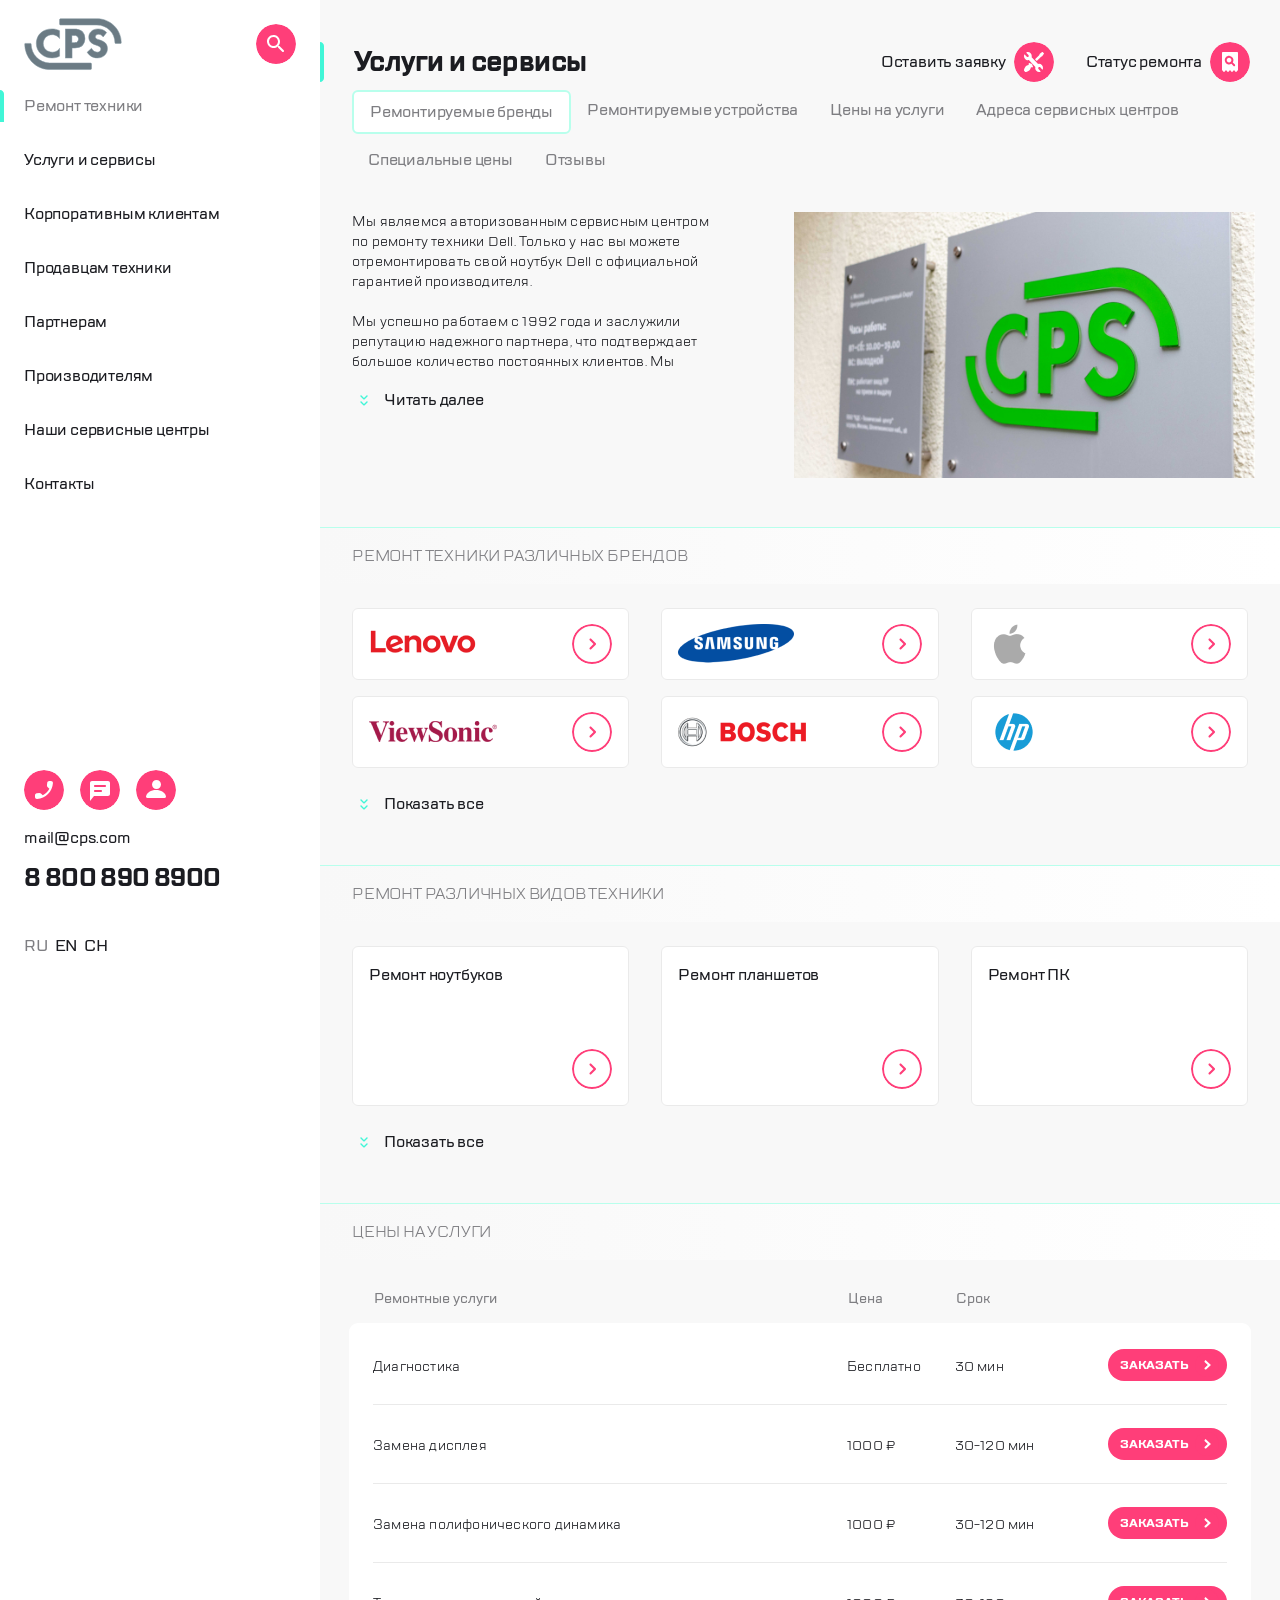
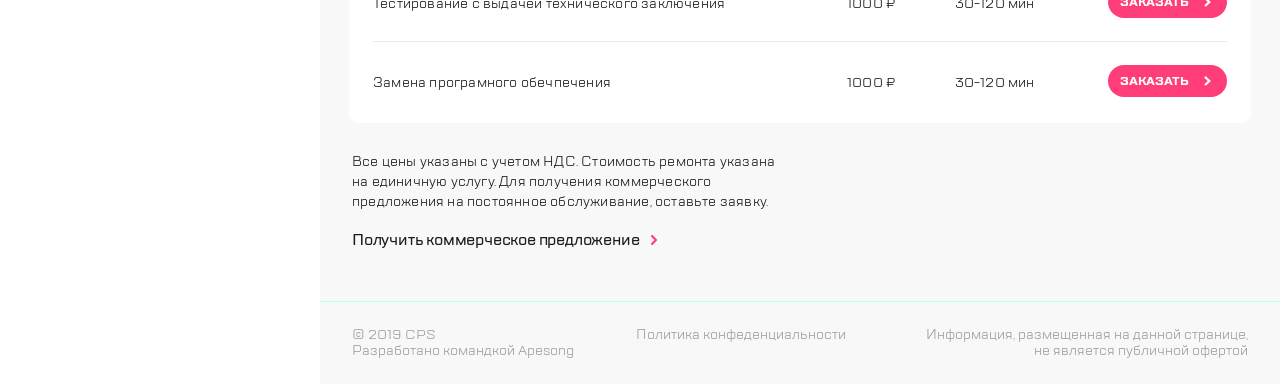
==== index.html @ c109e419 "Updates" ====
<!DOCTYPE html>
<html lang="ru">
<head>
  <link rel="stylesheet" href="style.css">
  <meta charset="UTF-8">
  <meta http-equiv="X-UA-Compatible" content="IE=edge">
  <meta name="viewport" content="width=device-width,initial-scale=1">
  <title>CPS - услуги и сервисы</title>
  <link rel="stylesheet" href="https://unpkg.com/swiper@8/swiper-bundle.min.css">
<link href="style.css" rel="stylesheet"></head>
<body>
  <div class="page">
    <div class="modal modal--menu" data-button=".button--type--burger">
      <header class="menu">
        <header class="menu__header">
          <button class="button button--type--close menu__button--type--close" type="button"></button>

          <a href="" class="menu__logo logo">
            <svg class="logo__svg" width="98" height="52" viewBox="0 0 98 52" fill="none" xmlns="http://www.w3.org/2000/svg">
              <path class="s1" fill-rule="evenodd" clip-rule="evenodd" d="M36.5703 0.726074C36.018 0.726074 35.5703 1.17379 35.5703 1.72607V6.00103C35.5703 6.55331 36.018 7.00103 36.5703 7.00103H72.8973C83.0242 7.00103 90.9777 14.7977 90.9777 24.8905C90.9777 25.1761 91.2092 25.4076 91.4948 25.4076H96.757C97.0425 25.4076 97.274 25.1761 97.274 24.8905C97.274 11.4012 86.432 0.726074 72.8973 0.726074H36.5703Z" fill="#6B7B84" stroke="#80949F" stroke-width="0.5"/>
              <path class="s2" fill-rule="evenodd" clip-rule="evenodd" d="M7.10658 25.846C7.10658 25.6039 6.91035 25.4077 6.66829 25.4077H1.16412C0.922059 25.4077 0.72583 25.6039 0.72583 25.846C0.72583 39.4954 10.9491 50.7649 24.1685 51.5024L66.5101 51.5402C67.0628 51.5406 67.511 51.0928 67.511 50.5402V45.9605C67.511 45.4083 67.0633 44.9605 66.511 44.9605H25.6263C15.3901 44.9322 7.10658 36.4168 7.10658 25.846Z" fill="#6B7B84" stroke="#80949F" stroke-width="0.5"/>
              <path class="s3" fill-rule="evenodd" clip-rule="evenodd" d="M28.1413 39.9262C30.8801 39.9262 33.1614 39.3941 35.4147 38.2993L35.5702 38.1537V30.3193L34.7271 31.3987C33.1046 33.1716 30.9257 34.1475 28.4606 34.1475C23.869 34.1475 19.2573 31.1796 19.2573 25.5076C19.2573 21.2212 22.4379 16.6658 28.2991 16.6658C29.4686 16.6658 32.3128 16.9423 34.7229 19.5018L35.5702 20.5455V12.7465L35.4215 12.5991C33.1256 11.4485 30.7841 10.8892 28.1134 10.8892C23.5465 10.8892 19.9818 12.0915 17.1436 14.5627C15.3433 16.1115 12.3406 19.5823 12.3406 25.4261C12.3406 29.7468 13.8791 33.1213 17.1666 36.0482C20.225 38.73 23.616 39.9262 28.1413 39.9262Z" fill="#6B7B84"/>
              <path class="s4" d="M28.1413 39.9262C30.8801 39.9262 33.1614 39.3941 35.4147 38.2993L35.5702 38.1537V30.3193L34.7271 31.3987C33.1046 33.1716 30.9257 34.1475 28.4606 34.1475C23.869 34.1475 19.2573 31.1796 19.2573 25.5076C19.2573 21.2212 22.4379 16.6658 28.2991 16.6658C29.4686 16.6658 32.3128 16.9423 34.7229 19.5018L35.5702 20.5455V12.7465L35.4215 12.5991C33.1256 11.4485 30.7841 10.8892 28.1134 10.8892C23.5465 10.8892 19.9818 12.0915 17.1436 14.5627C15.3433 16.1115 12.3406 19.5823 12.3406 25.4261C12.3406 29.7468 13.8791 33.1213 17.1666 36.0482C20.225 38.73 23.616 39.9262 28.1413 39.9262" stroke="#80949F" stroke-width="0.5"/>
              <path class="s5" fill-rule="evenodd" clip-rule="evenodd" d="M47.911 17.4225H49.2753C50.5268 17.4225 51.9532 17.4908 53.0327 18.2266C53.5599 18.6032 54.4444 19.4749 54.4444 21.0582C54.4444 22.2283 53.9273 23.2774 53.0732 23.932C51.9782 24.7269 50.6767 24.6813 49.6308 24.6813H47.911V17.4225ZM50.9767 29.9516C54.2081 29.9516 56.7375 29.0196 58.494 27.2636C60.6547 25.1073 60.9777 22.1411 60.9777 20.5773C60.9777 18.904 60.5811 15.6404 57.9209 13.2773C55.7405 11.3666 53.414 10.8892 50.1322 10.8892H41.3777V39.9262H48.0363V29.9516H50.9767Z" fill="#6B7B84"/>
              <path class="s6" d="M47.911 17.4225V17.1725H47.661V17.4225H47.911ZM53.0327 18.2266L53.1781 18.0232L53.1735 18.0201L53.0327 18.2266ZM53.0732 23.932L53.2201 24.1344L53.2253 24.1304L53.0732 23.932ZM47.911 24.6813H47.661V24.9313H47.911V24.6813ZM58.494 27.2636L58.3174 27.0867L58.3173 27.0868L58.494 27.2636ZM57.9209 13.2773L58.087 13.0904L58.0857 13.0893L57.9209 13.2773ZM41.3777 10.8892V10.6392H41.1277V10.8892H41.3777ZM41.3777 39.9262H41.1277V40.1762H41.3777V39.9262ZM48.0363 39.9262V40.1762H48.2863V39.9262H48.0363ZM48.0363 29.9516V29.7016H47.7863V29.9516H48.0363ZM47.911 17.6725H49.2753V17.1725H47.911V17.6725ZM49.2753 17.6725C50.5325 17.6725 51.8837 17.746 52.8919 18.4332L53.1735 18.0201C52.0226 17.2355 50.5211 17.1725 49.2753 17.1725V17.6725ZM52.8874 18.4301C53.375 18.7784 54.1944 19.5832 54.1944 21.0582H54.6944C54.6944 19.3666 53.7447 18.428 53.178 18.0232L52.8874 18.4301ZM54.1944 21.0582C54.1944 22.1542 53.7106 23.1285 52.9211 23.7336L53.2253 24.1304C54.144 23.4263 54.6944 22.3023 54.6944 21.0582H54.1944ZM52.9264 23.7297C51.909 24.4682 50.697 24.4313 49.6308 24.4313V24.9313C50.6563 24.9313 52.0474 24.9855 53.2201 24.1343L52.9264 23.7297ZM49.6308 24.4313H47.911V24.9313H49.6308V24.4313ZM48.161 24.6813V17.4225H47.661V24.6813H48.161ZM50.9767 30.2016C54.2566 30.2016 56.8561 29.2545 58.6708 27.4404L58.3173 27.0868C56.6189 28.7847 54.1597 29.7016 50.9767 29.7016V30.2016ZM58.6706 27.4406C60.9027 25.2131 61.2277 22.1625 61.2277 20.5773H60.7277C60.7277 22.1197 60.4068 25.0016 58.3174 27.0867L58.6706 27.4406ZM61.2277 20.5773C61.2277 18.876 60.826 15.5236 58.087 13.0904L57.7549 13.4642C60.3361 15.7571 60.7277 18.9321 60.7277 20.5773H61.2277ZM58.0857 13.0893C55.8398 11.1212 53.4415 10.6392 50.1322 10.6392V11.1392C53.3865 11.1392 55.6412 11.612 57.7562 13.4653L58.0857 13.0893ZM50.1322 10.6392H41.3777V11.1392H50.1322V10.6392ZM41.1277 10.8892V39.9262H41.6277V10.8892H41.1277ZM41.3777 40.1762H48.0363V39.6762H41.3777V40.1762ZM48.2863 39.9262V29.9516H47.7863V39.9262H48.2863ZM48.0363 30.2016H50.9767V29.7016H48.0363V30.2016Z" fill="#80949F"/>
              <path class="s7" fill-rule="evenodd" clip-rule="evenodd" d="M80.9528 24.6025C79.5051 23.3198 77.4843 22.5763 75.1908 21.8051C73.5567 21.2364 72.6563 20.9232 72.056 20.3759C71.5822 19.9737 71.371 19.5371 71.371 18.96C71.371 17.696 72.2299 16.3451 74.6412 16.3451C76.2799 16.3451 77.6519 17.0458 78.7194 18.4268L79.1432 18.9752L82.6595 14.4994L82.3389 14.1783C80.1884 12.0262 77.3546 10.8892 74.1437 10.8892C67.6654 10.8892 64.7655 15.1037 64.7655 19.2806C64.7655 21.522 65.5649 23.3298 67.1364 24.6513C68.5434 25.8572 70.2593 26.5329 71.9052 27.0845L72.0912 27.1461C73.5528 27.6292 75.0643 28.1292 75.9671 28.9372C76.5952 29.5143 76.8751 30.1414 76.8751 30.9705C76.8751 32.8706 75.3788 34.1475 73.1518 34.1475C71.3914 34.1475 69.0733 33.2846 67.8469 30.8634L67.5261 30.2291L63.1555 34.2748L63.4133 34.6394C64.8077 36.6138 67.9542 39.9262 73.3591 39.9262C79.3188 39.9262 83.4814 36.0946 83.4814 30.6089C83.4814 27.4712 82.1049 25.609 80.9528 24.6025Z" fill="#6B7B84"/>
              <path class="s8" d="M80.9528 24.6025C79.5051 23.3198 77.4843 22.5763 75.1908 21.8051C73.5567 21.2364 72.6563 20.9232 72.056 20.3759C71.5822 19.9737 71.371 19.5371 71.371 18.96C71.371 17.696 72.2299 16.3451 74.6412 16.3451C76.2799 16.3451 77.6519 17.0458 78.7194 18.4268L79.1432 18.9752L82.6595 14.4994L82.3389 14.1783C80.1884 12.0262 77.3546 10.8892 74.1437 10.8892C67.6654 10.8892 64.7655 15.1037 64.7655 19.2806C64.7655 21.522 65.5649 23.3298 67.1364 24.6513C68.5434 25.8572 70.2593 26.5329 71.9052 27.0845L72.0912 27.1461C73.5528 27.6292 75.0643 28.1292 75.9671 28.9372C76.5952 29.5143 76.8751 30.1414 76.8751 30.9705C76.8751 32.8706 75.3788 34.1475 73.1518 34.1475C71.3914 34.1475 69.0733 33.2846 67.8469 30.8634L67.5261 30.2291L63.1555 34.2748L63.4133 34.6394C64.8077 36.6138 67.9542 39.9262 73.3591 39.9262C79.3188 39.9262 83.4814 36.0946 83.4814 30.6089C83.4814 27.4712 82.1049 25.609 80.9528 24.6025" stroke="#80949F" stroke-width="0.5"/>
            </svg>
          </a>

          <button class="button button--type--search" type="button"></button>
        </header>

        <nav class="menu__navigation navigation" aria-label="Site menu">
          <ul class="navigation__list">
            <li class="navigation__item">
              <a class="navigation__link navigation__link--active" href="">Ремонт техники</a>
            </li>

            <li class="navigation__item">
              <a class="navigation__link" href="">Услуги и сервисы</a>
            </li>

            <li class="navigation__item">
              <a class="navigation__link" href="">Корпоративным клиентам</a>
            </li>

            <li class="navigation__item">
              <a class="navigation__link" href="">Продавцам техники</a>
            </li>

            <li class="navigation__item">
              <a class="navigation__link" href="">Партнерам</a>
            </li>

            <li class="navigation__item">
              <a class="navigation__link" href="">Производителям</a>
            </li>

            <li class="navigation__item">
              <a class="navigation__link" href="">Наши сервисные центры</a>
            </li>

            <li class="navigation__item">
              <a class="navigation__link" href="">Контакты</a>
            </li>
          </ul>
        </nav>

        <footer class="menu__footer">
          <ul class="menu__contact contact">
            <li class="contact__item">
              <button class="button button--type--call" type="button"></button>
            </li>

            <li class="contact__item">
              <button class="button button--type--chat" type="button"></button>
            </li>

            <li class="contact__item">
              <a class="button button--type--profile" href=""></a>
            </li>
          </ul>

          <address class="adress menu__adress">
            <a class="adress__link adress__link--type--email" href="mailto:mail@cps.com">mail@cps.com</a>

            <a class="adress__link adress__link--type--phone" href="tel:88008908900">8 800 890 8900</a>
          </address>

          <ul class="lang">
            <li class="lang__item">
              <a class="lang__link lang__link--active" href="">RU</a>
            </li>

            <li class="lang__item">
              <a class="lang__link" href="">EN</a>
            </li>

            <li class="lang__item">
              <a class="lang__link" href="">CH</a>
            </li>
          </ul>
        </footer>
      </header>
    </div>
    <div class="content-wrap">
      <section class="mobile-menu">
        <button class="button button--type--burger" type="button"></button>

        <a class="mobile-menu__logo logo" href="">
          <svg class="logo__svg" width="98" height="52" viewBox="0 0 98 52" fill="none" xmlns="http://www.w3.org/2000/svg">
            <path class="s1" fill-rule="evenodd" clip-rule="evenodd" d="M36.5703 0.726074C36.018 0.726074 35.5703 1.17379 35.5703 1.72607V6.00103C35.5703 6.55331 36.018 7.00103 36.5703 7.00103H72.8973C83.0242 7.00103 90.9777 14.7977 90.9777 24.8905C90.9777 25.1761 91.2092 25.4076 91.4948 25.4076H96.757C97.0425 25.4076 97.274 25.1761 97.274 24.8905C97.274 11.4012 86.432 0.726074 72.8973 0.726074H36.5703Z" fill="#6B7B84" stroke="#80949F" stroke-width="0.5"/>
            <path class="s2" fill-rule="evenodd" clip-rule="evenodd" d="M7.10658 25.846C7.10658 25.6039 6.91035 25.4077 6.66829 25.4077H1.16412C0.922059 25.4077 0.72583 25.6039 0.72583 25.846C0.72583 39.4954 10.9491 50.7649 24.1685 51.5024L66.5101 51.5402C67.0628 51.5406 67.511 51.0928 67.511 50.5402V45.9605C67.511 45.4083 67.0633 44.9605 66.511 44.9605H25.6263C15.3901 44.9322 7.10658 36.4168 7.10658 25.846Z" fill="#6B7B84" stroke="#80949F" stroke-width="0.5"/>
            <path class="s3" fill-rule="evenodd" clip-rule="evenodd" d="M28.1413 39.9262C30.8801 39.9262 33.1614 39.3941 35.4147 38.2993L35.5702 38.1537V30.3193L34.7271 31.3987C33.1046 33.1716 30.9257 34.1475 28.4606 34.1475C23.869 34.1475 19.2573 31.1796 19.2573 25.5076C19.2573 21.2212 22.4379 16.6658 28.2991 16.6658C29.4686 16.6658 32.3128 16.9423 34.7229 19.5018L35.5702 20.5455V12.7465L35.4215 12.5991C33.1256 11.4485 30.7841 10.8892 28.1134 10.8892C23.5465 10.8892 19.9818 12.0915 17.1436 14.5627C15.3433 16.1115 12.3406 19.5823 12.3406 25.4261C12.3406 29.7468 13.8791 33.1213 17.1666 36.0482C20.225 38.73 23.616 39.9262 28.1413 39.9262Z" fill="#6B7B84"/>
            <path class="s4" d="M28.1413 39.9262C30.8801 39.9262 33.1614 39.3941 35.4147 38.2993L35.5702 38.1537V30.3193L34.7271 31.3987C33.1046 33.1716 30.9257 34.1475 28.4606 34.1475C23.869 34.1475 19.2573 31.1796 19.2573 25.5076C19.2573 21.2212 22.4379 16.6658 28.2991 16.6658C29.4686 16.6658 32.3128 16.9423 34.7229 19.5018L35.5702 20.5455V12.7465L35.4215 12.5991C33.1256 11.4485 30.7841 10.8892 28.1134 10.8892C23.5465 10.8892 19.9818 12.0915 17.1436 14.5627C15.3433 16.1115 12.3406 19.5823 12.3406 25.4261C12.3406 29.7468 13.8791 33.1213 17.1666 36.0482C20.225 38.73 23.616 39.9262 28.1413 39.9262" stroke="#80949F" stroke-width="0.5"/>
            <path class="s5" fill-rule="evenodd" clip-rule="evenodd" d="M47.911 17.4225H49.2753C50.5268 17.4225 51.9532 17.4908 53.0327 18.2266C53.5599 18.6032 54.4444 19.4749 54.4444 21.0582C54.4444 22.2283 53.9273 23.2774 53.0732 23.932C51.9782 24.7269 50.6767 24.6813 49.6308 24.6813H47.911V17.4225ZM50.9767 29.9516C54.2081 29.9516 56.7375 29.0196 58.494 27.2636C60.6547 25.1073 60.9777 22.1411 60.9777 20.5773C60.9777 18.904 60.5811 15.6404 57.9209 13.2773C55.7405 11.3666 53.414 10.8892 50.1322 10.8892H41.3777V39.9262H48.0363V29.9516H50.9767Z" fill="#6B7B84"/>
            <path class="s6" d="M47.911 17.4225V17.1725H47.661V17.4225H47.911ZM53.0327 18.2266L53.1781 18.0232L53.1735 18.0201L53.0327 18.2266ZM53.0732 23.932L53.2201 24.1344L53.2253 24.1304L53.0732 23.932ZM47.911 24.6813H47.661V24.9313H47.911V24.6813ZM58.494 27.2636L58.3174 27.0867L58.3173 27.0868L58.494 27.2636ZM57.9209 13.2773L58.087 13.0904L58.0857 13.0893L57.9209 13.2773ZM41.3777 10.8892V10.6392H41.1277V10.8892H41.3777ZM41.3777 39.9262H41.1277V40.1762H41.3777V39.9262ZM48.0363 39.9262V40.1762H48.2863V39.9262H48.0363ZM48.0363 29.9516V29.7016H47.7863V29.9516H48.0363ZM47.911 17.6725H49.2753V17.1725H47.911V17.6725ZM49.2753 17.6725C50.5325 17.6725 51.8837 17.746 52.8919 18.4332L53.1735 18.0201C52.0226 17.2355 50.5211 17.1725 49.2753 17.1725V17.6725ZM52.8874 18.4301C53.375 18.7784 54.1944 19.5832 54.1944 21.0582H54.6944C54.6944 19.3666 53.7447 18.428 53.178 18.0232L52.8874 18.4301ZM54.1944 21.0582C54.1944 22.1542 53.7106 23.1285 52.9211 23.7336L53.2253 24.1304C54.144 23.4263 54.6944 22.3023 54.6944 21.0582H54.1944ZM52.9264 23.7297C51.909 24.4682 50.697 24.4313 49.6308 24.4313V24.9313C50.6563 24.9313 52.0474 24.9855 53.2201 24.1343L52.9264 23.7297ZM49.6308 24.4313H47.911V24.9313H49.6308V24.4313ZM48.161 24.6813V17.4225H47.661V24.6813H48.161ZM50.9767 30.2016C54.2566 30.2016 56.8561 29.2545 58.6708 27.4404L58.3173 27.0868C56.6189 28.7847 54.1597 29.7016 50.9767 29.7016V30.2016ZM58.6706 27.4406C60.9027 25.2131 61.2277 22.1625 61.2277 20.5773H60.7277C60.7277 22.1197 60.4068 25.0016 58.3174 27.0867L58.6706 27.4406ZM61.2277 20.5773C61.2277 18.876 60.826 15.5236 58.087 13.0904L57.7549 13.4642C60.3361 15.7571 60.7277 18.9321 60.7277 20.5773H61.2277ZM58.0857 13.0893C55.8398 11.1212 53.4415 10.6392 50.1322 10.6392V11.1392C53.3865 11.1392 55.6412 11.612 57.7562 13.4653L58.0857 13.0893ZM50.1322 10.6392H41.3777V11.1392H50.1322V10.6392ZM41.1277 10.8892V39.9262H41.6277V10.8892H41.1277ZM41.3777 40.1762H48.0363V39.6762H41.3777V40.1762ZM48.2863 39.9262V29.9516H47.7863V39.9262H48.2863ZM48.0363 30.2016H50.9767V29.7016H48.0363V30.2016Z" fill="#80949F"/>
            <path class="s7" fill-rule="evenodd" clip-rule="evenodd" d="M80.9528 24.6025C79.5051 23.3198 77.4843 22.5763 75.1908 21.8051C73.5567 21.2364 72.6563 20.9232 72.056 20.3759C71.5822 19.9737 71.371 19.5371 71.371 18.96C71.371 17.696 72.2299 16.3451 74.6412 16.3451C76.2799 16.3451 77.6519 17.0458 78.7194 18.4268L79.1432 18.9752L82.6595 14.4994L82.3389 14.1783C80.1884 12.0262 77.3546 10.8892 74.1437 10.8892C67.6654 10.8892 64.7655 15.1037 64.7655 19.2806C64.7655 21.522 65.5649 23.3298 67.1364 24.6513C68.5434 25.8572 70.2593 26.5329 71.9052 27.0845L72.0912 27.1461C73.5528 27.6292 75.0643 28.1292 75.9671 28.9372C76.5952 29.5143 76.8751 30.1414 76.8751 30.9705C76.8751 32.8706 75.3788 34.1475 73.1518 34.1475C71.3914 34.1475 69.0733 33.2846 67.8469 30.8634L67.5261 30.2291L63.1555 34.2748L63.4133 34.6394C64.8077 36.6138 67.9542 39.9262 73.3591 39.9262C79.3188 39.9262 83.4814 36.0946 83.4814 30.6089C83.4814 27.4712 82.1049 25.609 80.9528 24.6025Z" fill="#6B7B84"/>
            <path class="s8" d="M80.9528 24.6025C79.5051 23.3198 77.4843 22.5763 75.1908 21.8051C73.5567 21.2364 72.6563 20.9232 72.056 20.3759C71.5822 19.9737 71.371 19.5371 71.371 18.96C71.371 17.696 72.2299 16.3451 74.6412 16.3451C76.2799 16.3451 77.6519 17.0458 78.7194 18.4268L79.1432 18.9752L82.6595 14.4994L82.3389 14.1783C80.1884 12.0262 77.3546 10.8892 74.1437 10.8892C67.6654 10.8892 64.7655 15.1037 64.7655 19.2806C64.7655 21.522 65.5649 23.3298 67.1364 24.6513C68.5434 25.8572 70.2593 26.5329 71.9052 27.0845L72.0912 27.1461C73.5528 27.6292 75.0643 28.1292 75.9671 28.9372C76.5952 29.5143 76.8751 30.1414 76.8751 30.9705C76.8751 32.8706 75.3788 34.1475 73.1518 34.1475C71.3914 34.1475 69.0733 33.2846 67.8469 30.8634L67.5261 30.2291L63.1555 34.2748L63.4133 34.6394C64.8077 36.6138 67.9542 39.9262 73.3591 39.9262C79.3188 39.9262 83.4814 36.0946 83.4814 30.6089C83.4814 27.4712 82.1049 25.609 80.9528 24.6025" stroke="#80949F" stroke-width="0.5"/>
          </svg>
        </a>

        <ul class="mobile-menu__contact contact">
          <li class="contact__item">
            <button class="button button--type--call" type="button"></button>
          </li>

          <li class="contact__item">
            <button class="button button--type--chat" type="button"></button>
          </li>

          <li class="contact__item">
            <a href="" class="button button--type--profile" type="button"></a>
          </li>
        </ul>

        <ul class="mobile-menu__technical technical">
          <li class="technical__item">
            <a class="button button--type--repair" href=""></a>
          </li>

          <li class="technical__item">
            <a class="button button--type--status" href=""></a>
          </li>
        </ul>
      </section>

      <main class="servises">
        <div class="servises__top-wrapper">
          <h1 class="page-caption">Услуги и сервисы</h1>

          <div class="servises__action">
            <a class="button button--with-label" href="">
              <span class="button__label">Оставить заявку</span>
              <button class="button button--type--repair" type="button"></button>
            </a>

            <a class="button button--with-label" href="">
              <span class="button__label">Статус ремонта</span>
              <button class="button button--type--status" type="button"></button>
            </a>
          </div>
        </div>

        <nav class="page-navigation servises__page-navigation" aria-label="Page menu">
          <ul class="page-navigation__list">
            <li class="page-navigation__item page-navigation__item--active">
              <a class="page-navigation__link" href="">Ремонтируемые бренды</a>
            </li>

            <li class="page-navigation__item">
              <a class="page-navigation__link" href="">Ремонтируемые устройства</a>
            </li>

            <li class="page-navigation__item">
              <a class="page-navigation__link" href="">Цены на услуги</a>
            </li>

            <li class="page-navigation__item">
              <a class="page-navigation__link" href="">Адреса сервисных центров</a>
            </li>

            <li class="page-navigation__item">
              <a class="page-navigation__link" href="">Специальные цены</a>
            </li>

            <li class="page-navigation__item">
              <a class="page-navigation__link" href="">Отзывы</a>
            </li>
          </ul>
        </nav>

        <section class="page-description">
          <div class="page-description__text-wrapper">
            <div class="page-description__text expandable">
              <p class="paragraph page-description__paragraph">
                Мы являемся авторизованным сервисным центром по ремонту техники Dell.
                Только у нас вы можете отремонтировать свой ноутбук Dell с официальной гарантией производителя.
              </p>

              <p class="paragraph page-description__paragraph">
                Мы успешно работаем с 1992 года и заслужили репутацию надежного партнера, что подтверждает большое количество
                постоянных клиентов.
                Мы гордимся тем, что к нам обращаются по рекомендациям и, в свою очередь, советуют нас родным и близким.
              </p>

              <p class="paragraph page-description__paragraph">
                Мы успешно работаем с 1992 года и заслужили репутацию надежного партнера, что подтверждает большое количество
                постоянных клиентов.
                Мы гордимся тем, что к нам обращаются по рекомендациям и, в свою очередь, советуют нас родным и близким.
              </p>
            </div>

            <button class="page-description__read-more read-more" type="button">Читать далее</button>
          </div>

          <img class="page-description__img" src=".//img/3223.jpg" alt="Таблички с расписанием работы и логотипом компании">
        </section>

        <section class="brands swiper">
          <header class="block-header">
            <h2 class="block-header__caption">Ремонт техники различных брендов</h2>
          </header>

          <ul class="brands__list swiper-wrapper expandable">
            <li class="brands__item swiper-slide">
              <a class="card" href="">
                <img class="logo" src="img/lenovo.png" alt="логотип lenovo">
                <button class="button button--type--go" type="button"></button>
              </a>
            </li>

            <li class="brands__item swiper-slide">
              <a class="card" href="">
                <img class="logo" src="img/samsung.png" alt="логотип samsung">
                <button class="button button--type--go" type="button"></button>
              </a>
            </li>

            <li class="brands__item swiper-slide">
              <a class="card" href="">
                <img class="logo" src="img/apple.png" alt="логотип apple">
                <button class="button button--type--go" type="button"></button>
              </a>
            </li>

            <li class="brands__item swiper-slide">
              <a class="card" href="">
                <img class="logo" src="img/viewsonic.png" alt="логотип viewsonic">
                <button class="button button--type--go" type="button"></button>
              </a>
            </li>

            <li class="brands__item swiper-slide">
              <a class="card" href="">
                <img class="logo" src="img/bosch.png" alt="логотип bosch">
                <button class="button button--type--go" type="button"></button>
              </a>
            </li>

            <li class="brands__item swiper-slide">
              <a class="card" href="">
                <img class="logo" src="img/hp.png" alt="логотип hp">
                <button class="button button--type--go" type="button"></button>
              </a>
            </li>

            <li class="brands__item swiper-slide">
              <a class="card" href="">
                <img class="logo" src="img/acer.png" alt="логотип acer">
                <button class="button button--type--go" type="button"></button>
              </a>
            </li>

            <li class="brands__item swiper-slide">
              <a class="card" href="">
                <img class="logo" src="img/sony.png" alt="логотип sony">
                <button class="button button--type--go" type="button"></button>
              </a>
            </li>

            <li class="brands__item swiper-slide">
              <a class="card" href="">
                <img class="logo" src="img/lenovo.png" alt="логотип lenovo">
                <button class="button button--type--go" type="button"></button>
              </a>
            </li>

            <li class="brands__item swiper-slide">
              <a class="card" href="">
                <img class="logo" src="img/samsung.png" alt="логотип samsung">
                <button class="button button--type--go" type="button"></button>
              </a>
            </li>

            <li class="brands__item swiper-slide">
              <a class="card" href="">
                <img class="logo" src="img/apple.png" alt="логотип apple">
                <button class="button button--type--go" type="button"></button>
              </a>

          </li></ul>

          <div class="swiper-pagination"></div>

          <button class="read-more brands__read-more" type="button">Показать все</button>
        </section>

        <section class="repair swiper">
          <header class="block-header">
            <h2 class="block-header__caption">Ремонт различных видов техники</h2>
          </header>

          <ul class="repair__list swiper-wrapper expandable">
            <li class="repair__item swiper-slide">
              <a class="card card--big" href="">
                <span class="card__label">Ремонт ноутбуков</span>
                <button class="button button--type--go" type="button"></button>
              </a>
            </li>

            <li class="repair__item swiper-slide">
              <a class="card card--big" href="">
                <span class="card__label">Ремонт планшетов</span>
                <button class="button button--type--go" type="button"></button>
              </a>
            </li>

            <li class="repair__item swiper-slide">
              <a class="card card--big" href="">
                <span class="card__label">Ремонт ПК</span>
                <button class="button button--type--go" type="button"></button>
              </a>
            </li>

            <li class="repair__item swiper-slide">
              <a class="card card--big" href="">
                <span class="card__label">Ремонт мониторов</span>
                <button class="button button--type--go" type="button"></button>
              </a>
            </li>

            <li class="repair__item swiper-slide">
              <a class="card card--big" href="">
                <span class="card__label">Ремонт ноутбуков</span>
                <button class="button button--type--go" type="button"></button>
              </a>
            </li>

            <li class="repair__item swiper-slide">
              <a class="card card--big" href="">
                <span class="card__label">Ремонт планшетов</span>
                <button class="button button--type--go" type="button"></button>
              </a>
            </li>

            <li class="repair__item swiper-slide">
              <a class="card card--big" href="">
                <span class="card__label">Ремонт ПК</span>
                <button class="button button--type--go" type="button"></button>
              </a>
            </li>

            <li class="repair__item swiper-slide">
              <a class="card card--big" href="">
                <span class="card__label">Ремонт мониторов</span>
                <button class="button button--type--go" type="button"></button>
              </a>
            </li>
          </ul>

          <div class="swiper-pagination"></div>

          <button class="read-more repair__read-more" type="button">Показать все</button>
        </section>

        <section class="prices">
          <header class="block-header">
            <h2 class="block-header__caption">Цены на услуги</h2>
          </header>

          <table class="table swiper">
            <thead class="table__header">
              <tr class="table__row">
                <th class="table__head">Ремонтные услуги</th>
                <th class="table__head">Цена</th>
                <th class="table__head">Срок</th>
                <th class="table__head"></th>
              </tr>
            </thead>

            <tbody class="table__body swiper-wrapper">
              <tr class="table__row swiper-slide">
                <td class="table__data table__servise">Диагностика</td>
                <td class="table__data table__price">Бесплатно</td>
                <td class="table__data table__time">30 мин</td>
                <td class="table__data table__button">
                  <button class="button button--type--order" type="button"></button>
                </td>
              </tr>

              <tr class="table__row swiper-slide">
                <td class="table__data table__servise">Замена дисплея</td>
                <td class="table__data table__price">1000 ₽</td>
                <td class="table__data table__time">30-120 мин</td>
                <td class="table__data table__button">
                  <button class="button button--type--order" type="button"></button>
                </td>
              </tr>

              <tr class="table__row swiper-slide">
                <td class="table__data table__servise">Замена полифонического динамика</td>
                <td class="table__data table__price">1000 ₽</td>
                <td class="table__data table__time">30-120 мин</td>
                <td class="table__data table__button">
                  <button class="button button--type--order" type="button"></button>
                </td>
              </tr>

              <tr class="table__row swiper-slide">
                <td class="table__data table__servise">Тестирование с выдачей технического заключения</td>
                <td class="table__data table__price">1000 ₽</td>
                <td class="table__data table__time">30-120 мин</td>
                <td class="table__data table__button">
                  <button class="button button--type--order" type="button"></button>
                </td>
              </tr>

              <tr class="table__row swiper-slide">
                <td class="table__data table__servise">Замена програмного обечпечения</td>
                <td class="table__data table__price">1000 ₽</td>
                <td class="table__data table__time">30-120 мин</td>
                <td class="table__data table__button">
                  <button class="button button--type--order" type="button"></button>
                </td>
              </tr>

            </tbody>

            <tfoot class="table__footer swiper-pagination"></tfoot>

            <caption class="table__caption">
              <p class="paragraph">Все цены указаны с учетом НДС. Стоимость ремонта указана
                на единичную услугу. Для получения коммерческого предложения на постоянное обслуживание, оставьте заявку.
              </p>

              <a class="table__link" href="">
                Получить коммерческое предложение
                <button class="button button--type--line"></button>
              </a>
            </caption>

          </table>
        </section>
      </main>

      <footer class="page-footer">
        <ul class="page-footer__list">
          <li class="page-footer__item">
            <a class="page-footer__link" href="">© 2019 CPS<br>Разработано командкой Apesong</a>
          </li>

          <li class="page-footer__item">
            <a class="page-footer__link" href="">Политика конфеденциальности</a>
          </li>

          <li class="page-footer__item">
            <a class="page-footer__link" href="">Информация, размещенная на данной странице, не является публичной офертой</a>
          </li>
        </ul>
      </footer>
    </div>
  </div>

  <div class="modal" data-button=".button--type--chat">
    <form class="form" action="">
      <button class="button button--type--close form__button--type--close" type="button"></button>

      <h2 class="form__caption">Обратная связь</h2>

      <input class="form__input" type="text" required placeholder="Имя">
      <input class="form__input" type="tel" required placeholder="Телефон">
      <input class="form__input" type="email" required placeholder="Электронная почта">
      <textarea class="form__input" rows="4" required placeholder="Сообщение"></textarea>

      <p class="form__message">
        Нажимая "отправить", вы даете согласие на <a class="form__link" href="">обаботку персональных данных</a>
        и соглашаетесь с нашей <a class="form__link" href="">политикой конфиденциальности</a>
      </p>

      <button class="button button--type--submit form__button--type--submit" type="submit">
    </button></form>
  </div>

  <div class="modal" data-button=".button--type--call">
    <form class="form" action="">
      <button class="button button--type--close form__button--type--close" type="button"></button>

      <h2 class="form__caption">Заказать звонок</h2>

      <input class="form__input" type="tel" required placeholder="Телефон">

      <p class="form__message">
        Нажимая "отправить", вы даете согласие на <a class="form__link" href="">обаботку персональных данных</a>
        и соглашаетесь с нашей <a class="form__link" href="">политикой конфиденциальности</a>
      </p>

      <button class="button button--type--submit form__button--type--submit" type="submit">
    </button></form>
  </div>

  <script src="https://unpkg.com/swiper@8/swiper-bundle.min.js"></script>
<script type="text/javascript" src="./js/bundle.js"></script></body>
</html>
---- style.css ----
@charset "UTF-8";
/*! normalize.css v8.0.1 | MIT License | github.com/necolas/normalize.css */
/* Document
   ========================================================================== */
/**
 * 1. Correct the line height in all browsers.
 * 2. Prevent adjustments of font size after orientation changes in iOS.
 */
html {
  line-height: 1.15;
  /* 1 */
  -webkit-text-size-adjust: 100%;
  /* 2 */ }

/* Sections
   ========================================================================== */
/**
 * Remove the margin in all browsers.
 */
body {
  margin: 0; }

/**
 * Render the `main` element consistently in IE.
 */
main {
  display: block; }

/**
 * Correct the font size and margin on `h1` elements within `section` and
 * `article` contexts in Chrome, Firefox, and Safari.
 */
h1 {
  font-size: 2em;
  margin: 0.67em 0; }

/* Grouping content
   ========================================================================== */
/**
 * 1. Add the correct box sizing in Firefox.
 * 2. Show the overflow in Edge and IE.
 */
hr {
  box-sizing: content-box;
  /* 1 */
  height: 0;
  /* 1 */
  overflow: visible;
  /* 2 */ }

/**
 * 1. Correct the inheritance and scaling of font size in all browsers.
 * 2. Correct the odd `em` font sizing in all browsers.
 */
pre {
  font-family: monospace, monospace;
  /* 1 */
  font-size: 1em;
  /* 2 */ }

/* Text-level semantics
   ========================================================================== */
/**
 * Remove the gray background on active links in IE 10.
 */
a {
  background-color: transparent; }

/**
 * 1. Remove the bottom border in Chrome 57-
 * 2. Add the correct text decoration in Chrome, Edge, IE, Opera, and Safari.
 */
abbr[title] {
  border-bottom: none;
  /* 1 */
  text-decoration: underline;
  /* 2 */
  -webkit-text-decoration: underline dotted;
          text-decoration: underline dotted;
  /* 2 */ }

/**
 * Add the correct font weight in Chrome, Edge, and Safari.
 */
b,
strong {
  font-weight: bolder; }

/**
 * 1. Correct the inheritance and scaling of font size in all browsers.
 * 2. Correct the odd `em` font sizing in all browsers.
 */
code,
kbd,
samp {
  font-family: monospace, monospace;
  /* 1 */
  font-size: 1em;
  /* 2 */ }

/**
 * Add the correct font size in all browsers.
 */
small {
  font-size: 80%; }

/**
 * Prevent `sub` and `sup` elements from affecting the line height in
 * all browsers.
 */
sub,
sup {
  font-size: 75%;
  line-height: 0;
  position: relative;
  vertical-align: baseline; }

sub {
  bottom: -0.25em; }

sup {
  top: -0.5em; }

/* Embedded content
   ========================================================================== */
/**
 * Remove the border on images inside links in IE 10.
 */
img {
  border-style: none; }

/* Forms
   ========================================================================== */
/**
 * 1. Change the font styles in all browsers.
 * 2. Remove the margin in Firefox and Safari.
 */
button,
input,
optgroup,
select,
textarea {
  font-family: inherit;
  /* 1 */
  font-size: 100%;
  /* 1 */
  line-height: 1.15;
  /* 1 */
  margin: 0;
  /* 2 */ }

/**
 * Show the overflow in IE.
 * 1. Show the overflow in Edge.
 */
button,
input {
  /* 1 */
  overflow: visible; }

/**
 * Remove the inheritance of text transform in Edge, Firefox, and IE.
 * 1. Remove the inheritance of text transform in Firefox.
 */
button,
select {
  /* 1 */
  text-transform: none; }

/**
 * Correct the inability to style clickable types in iOS and Safari.
 */
button,
[type="button"],
[type="reset"],
[type="submit"] {
  -webkit-appearance: button; }

/**
 * Remove the inner border and padding in Firefox.
 */
button::-moz-focus-inner,
[type="button"]::-moz-focus-inner,
[type="reset"]::-moz-focus-inner,
[type="submit"]::-moz-focus-inner {
  border-style: none;
  padding: 0; }

/**
 * Restore the focus styles unset by the previous rule.
 */
button:-moz-focusring,
[type="button"]:-moz-focusring,
[type="reset"]:-moz-focusring,
[type="submit"]:-moz-focusring {
  outline: 1px dotted ButtonText; }

/**
 * Correct the padding in Firefox.
 */
fieldset {
  padding: 0.35em 0.75em 0.625em; }

/**
 * 1. Correct the text wrapping in Edge and IE.
 * 2. Correct the color inheritance from `fieldset` elements in IE.
 * 3. Remove the padding so developers are not caught out when they zero out
 *    `fieldset` elements in all browsers.
 */
legend {
  box-sizing: border-box;
  /* 1 */
  color: inherit;
  /* 2 */
  display: table;
  /* 1 */
  max-width: 100%;
  /* 1 */
  padding: 0;
  /* 3 */
  white-space: normal;
  /* 1 */ }

/**
 * Add the correct vertical alignment in Chrome, Firefox, and Opera.
 */
progress {
  vertical-align: baseline; }

/**
 * Remove the default vertical scrollbar in IE 10+.
 */
textarea {
  overflow: auto; }

/**
 * 1. Add the correct box sizing in IE 10.
 * 2. Remove the padding in IE 10.
 */
[type="checkbox"],
[type="radio"] {
  box-sizing: border-box;
  /* 1 */
  padding: 0;
  /* 2 */ }

/**
 * Correct the cursor style of increment and decrement buttons in Chrome.
 */
[type="number"]::-webkit-inner-spin-button,
[type="number"]::-webkit-outer-spin-button {
  height: auto; }

/**
 * 1. Correct the odd appearance in Chrome and Safari.
 * 2. Correct the outline style in Safari.
 */
[type="search"] {
  -webkit-appearance: textfield;
  /* 1 */
  outline-offset: -2px;
  /* 2 */ }

/**
 * Remove the inner padding in Chrome and Safari on macOS.
 */
[type="search"]::-webkit-search-decoration {
  -webkit-appearance: none; }

/**
 * 1. Correct the inability to style clickable types in iOS and Safari.
 * 2. Change font properties to `inherit` in Safari.
 */
::-webkit-file-upload-button {
  -webkit-appearance: button;
  /* 1 */
  font: inherit;
  /* 2 */ }

/* Interactive
   ========================================================================== */
/*
 * Add the correct display in Edge, IE 10+, and Firefox.
 */
details {
  display: block; }

/*
 * Add the correct display in all browsers.
 */
summary {
  display: list-item; }

/* Misc
   ========================================================================== */
/**
 * Add the correct display in IE 10+.
 */
template {
  display: none; }

/**
 * Add the correct display in IE 10.
 */
[hidden] {
  display: none; }

@font-face {
  font-family: 'TT Lakes';
  src: url(./fonts/TTLakes-Bold.eot);
  src: local("TT Lakes Bold"), local("TTLakes-Bold"), url(./fonts/TTLakes-Bold.eot?#iefix) format("embedded-opentype"), url(./fonts/TTLakes-Bold.woff) format("woff"), url(./fonts/TTLakes-Bold.ttf) format("truetype");
  font-weight: bold;
  font-style: normal; }

@font-face {
  font-family: 'TT Lakes';
  src: url(./fonts/TTLakes-Medium.eot);
  src: local("TT Lakes Medium"), local("TTLakes-Medium"), url(./fonts/TTLakes-Medium.eot?#iefix) format("embedded-opentype"), url(./fonts/TTLakes-Medium.woff) format("woff"), url(./fonts/TTLakes-Medium.ttf) format("truetype");
  font-weight: 500;
  font-style: normal; }

@font-face {
  font-family: 'TT Lakes';
  src: url(./fonts/TTLakes-Regular.eot);
  src: local("TT Lakes Regular"), local("TTLakes-Regular"), url(./fonts/TTLakes-Regular.eot?#iefix) format("embedded-opentype"), url(./fonts/TTLakes-Regular.woff) format("woff"), url(./fonts/TTLakes-Regular.ttf) format("truetype");
  font-weight: normal;
  font-style: normal; }

html {
  box-sizing: border-box; }

*, *:before, *:after {
  box-sizing: inherit; }

.swiper-pagination {
  padding-top: 16px;
  position: static; }
  @media (min-width: 768px) {
    .swiper-pagination {
      display: none; } }
  .swiper-pagination-bullet {
    width: 12px;
    height: 12px;
    opacity: 1;
    background: #DDDDDD; }
    .swiper-pagination-bullet-active {
      background: #B5B6BC; }

.button {
  display: block;
  padding: 0;
  margin: 0;
  width: 40px;
  height: 40px;
  border: none;
  border-radius: 50%;
  background-color: transparent;
  cursor: pointer;
  transition: transform 500ms ease-in-out;
  background-repeat: no-repeat;
  outline: none; }
  @media (hover: hover) {
    .button:hover {
      transform: scale(1.3);
      -webkit-filter: hue-rotate(20deg);
              filter: hue-rotate(20deg); } }
  .button--type--close {
    background-image: url(./static/burger-close.svg); }
    @media (hover: hover) {
      .button--type--close:hover {
        transform: scale(1.3) rotate(-180deg); } }
  .button--type--search {
    background-image: url(./static/search.svg); }
  .button--type--call {
    background-image: url(./static/call.svg); }
  .button--type--chat {
    background-image: url(./static/chat.svg); }
  .button--type--profile {
    background-image: url(./static/profile.svg); }
  .button--type--burger {
    background-image: url(./static/burger.svg); }
  .button--type--repair {
    background-image: url(./static/repair.svg); }
  .button--type--status {
    background-image: url(./static/checkstatus.svg); }
  .button--type--go {
    background-image: url(./static/go.svg); }
  .button--type--order {
    background-color: #FF3E79;
    background-image: url(./static/goside.svg);
    background-position: right 8px top 50%;
    width: 119px;
    height: 32px;
    border-radius: 16px;
    text-align: left;
    padding-left: 12px; }
    .button--type--order::before {
      content: 'Заказать';
      font-family: "TT Lakes", sans-serif;
      font-size: 12px;
      font-weight: bold;
      line-height: 24px;
      letter-spacing: -0.15px;
      text-transform: uppercase;
      color: white; }
  .button--type--submit {
    background-color: #FF3E79;
    background-image: url(./static/goside.svg);
    background-position: right 8px top 50%;
    width: 136px;
    height: 32px;
    border-radius: 16px;
    text-align: left;
    padding-left: 20px; }
    .button--type--submit::before {
      content: 'Отправить';
      font-family: "TT Lakes", sans-serif;
      font-size: 12px;
      font-weight: bold;
      line-height: 24px;
      letter-spacing: -0.15px;
      text-transform: uppercase;
      color: white; }
  .button--type--line {
    background-image: url(./static/line.svg);
    background-position: 50% 50%;
    width: 24px;
    height: 24px; }
  .button--with-label {
    display: flex;
    align-items: center;
    width: auto;
    border-radius: 0;
    text-decoration: none;
    gap: 8px; }
    .button--with-label:hover {
      transform: none;
      -webkit-filter: none;
              filter: none;
      -webkit-text-decoration: solid 2px #FF3E79 underline;
              text-decoration: solid 2px #FF3E79 underline; }
  .button__label {
    font-family: "TT Lakes", sans-serif;
    font-weight: 500;
    font-size: 16px;
    line-height: 24px;
    letter-spacing: -0.2px;
    color: #1B1C21;
    text-decoration: none; }

.card {
  display: flex;
  background-color: white;
  width: 240px;
  height: 72px;
  border: 1px solid #EAEAEA;
  border-radius: 6px;
  text-decoration: none;
  box-sizing: border-box;
  align-items: center;
  justify-content: space-between;
  padding: 0 16px; }
  @media (min-width: 768px) {
    .card {
      width: 224px;
      flex-grow: 1; } }
  @media (min-width: 1200px) {
    .card {
      width: 240px; } }
  .card:hover {
    border-color: #FF3E79; }
  .card--big {
    height: 160px;
    padding: 16px;
    flex-direction: column;
    align-items: flex-end; }
  .card__label {
    font-family: "TT Lakes", sans-serif;
    font-size: 16px;
    line-height: 24px;
    font-weight: 500;
    letter-spacing: -0.2px;
    color: #1B1C21;
    align-self: flex-start; }

.paragraph {
  font-family: "TT Lakes", sans-serif;
  font-weight: 400;
  font-size: 14px;
  line-height: 18px;
  letter-spacing: 0.2px;
  color: #1B1C21;
  margin: 0; }
  @media (min-width: 768px) {
    .paragraph {
      line-height: 20px; } }

.read-more {
  font-family: "TT Lakes", sans-serif;
  font-weight: 500;
  font-size: 16px;
  line-height: 24px;
  letter-spacing: -0.2px;
  color: #1B1C21;
  text-decoration: none;
  border: none;
  cursor: pointer;
  background-color: transparent;
  padding: 0;
  margin: 0; }
  .read-more:active {
    text-decoration: none; }
  @media (hover: hover) {
    .read-more:hover {
      -webkit-text-decoration: solid 2px #FF3E79 underline;
              text-decoration: solid 2px #FF3E79 underline; } }
  .read-more::before {
    content: "";
    display: inline-block;
    background-image: url(./static/expand.svg);
    width: 24px;
    height: 24px;
    vertical-align: top;
    margin-right: 8px;
    transition: transform 0.5s; }
  .read-more--open::before {
    transform: rotateX(180deg); }

.contact {
  display: flex;
  gap: 16px;
  padding: 0;
  margin: 0;
  list-style: none; }

.technical {
  display: flex;
  align-items: center;
  gap: 16px;
  padding: 0;
  list-style: none; }

.logo {
  display: flex;
  align-items: center; }
  .logo__svg {
    overflow: visible; }
  .logo__svg * {
    transition: all 1s; }
  .logo:hover .s1,
  .logo:hover .s2 {
    fill: #FF3E79; }
  .logo:hover .s1 {
    transform: translate(10px, -10px); }
  .logo:hover .s2 {
    transform: translate(-10px, 10px); }
  .logo:hover .s3,
  .logo:hover .s4 {
    transform: translate(-10px); }
  .logo:hover .s8,
  .logo:hover .s7 {
    transform: translate(10px); }

.navigation__list {
  display: flex;
  flex-direction: column;
  gap: 22px;
  padding: 0;
  margin: 0;
  list-style: none; }

.navigation__link {
  font-family: "TT Lakes", sans-serif;
  font-weight: 500;
  font-size: 16px;
  line-height: 24px;
  text-decoration: none;
  letter-spacing: -0.2px;
  color: #1B1C21;
  padding-left: 24px;
  display: flex;
  align-items: center;
  height: 32px; }
  .navigation__link:not(.navigation__link--active):hover {
    -webkit-text-decoration: solid 2px #FF3E79 underline;
            text-decoration: solid 2px #FF3E79 underline; }
  .navigation__link--active {
    color: #7E7E82;
    padding-left: 0px;
    cursor: default; }
    .navigation__link--active::before {
      display: inline-block;
      content: "";
      height: 32px;
      width: 4px;
      background-image: url(./static/highlight.svg);
      margin-right: 20px; }

.adress {
  display: flex;
  flex-direction: column;
  gap: 12px;
  font-style: normal; }
  .adress__link {
    font-family: "TT Lakes", sans-serif;
    display: block;
    transition: all 500ms;
    color: #1B1C21;
    text-decoration: none; }
    .adress__link--type--email {
      font-weight: 500;
      font-size: 16px;
      line-height: 24px;
      letter-spacing: -0.2px;
      transform-origin: 0% 0%; }
      .adress__link--type--email:hover {
        transform: scale(1.3);
        color: #FF3E79; }
    .adress__link--type--phone {
      font-weight: 700;
      font-size: 24px;
      line-height: 32px;
      letter-spacing: -0.6px; }
      .adress__link--type--phone:hover {
        -webkit-filter: drop-shadow(0 0 2px #FF3E79);
                filter: drop-shadow(0 0 2px #FF3E79); }

.lang {
  display: flex;
  gap: 7px;
  padding: 0;
  margin: 0;
  list-style: none; }
  .lang__link {
    font-family: "TT Lakes", sans-serif;
    font-weight: 500;
    font-size: 16px;
    line-height: 24px;
    letter-spacing: -0.2px;
    color: #1B1C21;
    text-decoration: none; }
    .lang__link:not(.lang__link--active):hover {
      -webkit-text-decoration: wavy underline 2px #FF3E79;
              text-decoration: wavy underline 2px #FF3E79; }
    .lang__link--active {
      color: #7E7E82;
      cursor: default; }

.table {
  padding-left: 16px;
  padding-right: 16px;
  border-spacing: 0px;
  display: block; }
  @media (min-width: 768px) {
    .table {
      padding-left: 24px;
      padding-right: 24px; } }
  @media (min-width: 1200px) {
    .table {
      padding-left: 32px;
      padding-right: 32px; } }
  @media (min-width: 768px) {
    .table {
      display: table;
      width: 100%; } }
  .table__caption {
    caption-side: bottom;
    max-width: 500px;
    text-align: left;
    padding-top: 16px;
    padding-right: 16px; }
    @media (min-width: 768px) {
      .table__caption {
        padding-left: 16px;
        padding-right: 16px;
        display: table-caption;
        padding-top: 24px; } }
  @media (min-width: 768px) and (min-width: 768px) {
    .table__caption {
      padding-left: 24px;
      padding-right: 24px; } }
  @media (min-width: 768px) and (min-width: 1200px) {
    .table__caption {
      padding-left: 32px;
      padding-right: 32px; } }
    @media (min-width: 1200px) {
      .table__caption {
        padding-top: 32px; } }
  .table__header {
    display: none; }
    @media (min-width: 768px) {
      .table__header {
        display: table-header-group; } }
  .table__head {
    font-family: "TT Lakes", sans-serif;
    font-weight: 500;
    font-size: 14px;
    line-height: 16px;
    color: #7E7E82;
    text-align: left;
    padding-top: 31px;
    padding-bottom: 19px; }
    @media (min-width: 768px) {
      .table__head {
        display: table-cell; } }
  .table__row {
    display: flex;
    justify-content: space-between;
    flex-direction: column;
    padding: 16px;
    flex-wrap: wrap;
    height: 168px;
    width: 228px;
    background-color: white;
    border-radius: 6px; }
    @media (min-width: 768px) {
      .table__row {
        box-sizing: border-box;
        display: table-row;
        padding: 0;
        width: auto;
        height: auto;
        background-color: transparent; } }
  @media (min-width: 768px) and (hover: hover) {
    .table__row:hover .table__data {
      color: #FF3E79; } }
    @media (min-width: 768px) {
        .table__row:last-child .table__data {
          border: none; }
        .table__row::before, .table__row::after {
          content: '';
          height: 100%;
          width: 16px;
          display: block; } }
  .table__data {
    font-family: "TT Lakes", sans-serif;
    font-size: 14px;
    line-height: 18px;
    letter-spacing: 0.2px;
    color: #1B1C21; }
    .table__data::before {
      content: '';
      font-family: "TT Lakes", sans-serif;
      font-size: 14px;
      line-height: 16px;
      color: #7E7E82;
      opacity: 0.72;
      margin-bottom: 4px; }
    @media (min-width: 768px) {
      .table__data {
        display: table-cell;
        box-sizing: border-box;
        padding: 23px 0;
        border-bottom: 1px solid #EAEAEA; }
        .table__data:not(:last-child) {
          padding-right: 8px; }
        .table__data:last-child button {
          margin-left: auto; } }
  .table__servise::before {
    display: block;
    content: 'Ремонтные услуги'; }
    @media (min-width: 768px) {
      .table__servise::before {
        content: ''; } }
  .table__price::before {
    display: block;
    content: 'Цена'; }
    @media (min-width: 768px) {
      .table__price::before {
        content: ''; } }
  .table__time::before {
    display: block;
    content: 'Срок'; }
    @media (min-width: 768px) {
      .table__time::before {
        content: ''; } }
  .table__button {
    position: absolute;
    bottom: 16px;
    right: 16px; }
    @media (min-width: 768px) {
      .table__button {
        position: static; } }
  .table__body {
    display: flex;
    padding-top: 16px; }
    @media (min-width: 768px) {
      .table__body {
        display: table-row-group;
        box-sizing: border-box;
        box-shadow: 0 0 0 3px white;
        border-radius: 6px;
        background-color: white; } }
  .table__link {
    font-family: "TT Lakes", sans-serif;
    white-space: nowrap;
    font-size: 16px;
    font-weight: 500;
    line-height: 24px;
    letter-spacing: -0.2px;
    color: #1B1C21;
    text-decoration: none;
    margin-top: 16px;
    margin-right: 16px;
    display: inline-block;
    align-items: center; }
    @media (hover: hover) {
      .table__link:hover {
        -webkit-text-decoration: solid 2px #FF3E79 underline;
                text-decoration: solid 2px #FF3E79 underline; } }
    .table__link button {
      display: inline-block;
      vertical-align: bottom; }
  .table__footer {
    display: block;
    margin: 16 auto 16 auto; }
    @media (min-width: 768px) {
      .table__footer {
        display: none; } }

.block-header {
  padding-left: 16px;
  padding-right: 16px;
  padding-top: 16px;
  padding-bottom: 16px;
  background-image: linear-gradient(to right, #F8F8F8 0%, white 100%);
  height: auto; }
  @media (min-width: 768px) {
    .block-header {
      padding-left: 24px;
      padding-right: 24px; } }
  @media (min-width: 1200px) {
    .block-header {
      padding-left: 32px;
      padding-right: 32px; } }
  .block-header__caption {
    font-family: "TT Lakes", sans-serif;
    font-size: 16px;
    line-height: 24px;
    letter-spacing: -0.2px;
    text-transform: uppercase;
    color: #7E7E82;
    font-weight: 400;
    margin: 0; }

.page-caption {
  font-family: "TT Lakes", sans-serif;
  font-weight: 700;
  font-size: 28px;
  line-height: 40px;
  letter-spacing: -0.6px;
  color: #1B1C21;
  margin: 0; }
  .page-caption::before {
    content: "";
    display: inline-block;
    background-image: url(./static/highlight.svg);
    height: 40px;
    width: 4px;
    vertical-align: top;
    margin-right: 12px; }
    @media (min-width: 768px) {
      .page-caption::before {
        margin-right: 20px; } }
    @media (min-width: 1200px) {
      .page-caption::before {
        margin-right: 30px; } }

.page-navigation {
  margin-bottom: 24px;
  overflow-x: scroll; }
  @media (min-width: 768px) {
    .page-navigation {
      margin-bottom: 32px; } }
  @media (min-width: 1200px) {
    .page-navigation {
      margin-bottom: 12px;
      overflow-x: auto; } }
  .page-navigation__list {
    padding-left: 16px;
    padding-right: 16px;
    list-style-type: none;
    display: flex;
    margin: 0;
    row-gap: 6px; }
    @media (min-width: 768px) {
      .page-navigation__list {
        padding-left: 24px;
        padding-right: 24px; } }
    @media (min-width: 1200px) {
      .page-navigation__list {
        padding-left: 32px;
        padding-right: 32px; } }
    @media (min-width: 1200px) {
      .page-navigation__list {
        flex-wrap: wrap; } }
  .page-navigation__item {
    flex-shrink: 0;
    padding: 8px 16px; }
    .page-navigation__item--active {
      border: 2px solid #B8FFEC;
      border-radius: 6px;
      background: #FFFFFF; }
    .page-navigation__item:not(.page-navigation__item--active):hover {
      -webkit-text-decoration: solid 2px #FF3E79 underline;
              text-decoration: solid 2px #FF3E79 underline; }
  .page-navigation__link {
    font-family: "TT Lakes", sans-serif;
    font-weight: 500;
    font-size: 16px;
    line-height: 24px;
    letter-spacing: -0.2px;
    color: #7E7E82;
    text-decoration: none;
    -webkit-text-decoration-color: #FF3E79;
            text-decoration-color: #FF3E79; }

.page-description {
  padding-bottom: 24px;
  display: flex;
  flex-direction: column;
  gap: 16px;
  box-shadow: inset 0px -1px 0px 0px #B8FFEC; }
  @media (min-width: 768px) {
    .page-description {
      padding-bottom: 32px; } }
  @media (min-width: 1200px) {
    .page-description {
      padding-bottom: 50px; } }
  @media (min-width: 768px) {
    .page-description {
      flex-direction: row;
      gap: 36px; } }
  .page-description__text-wrapper {
    padding-left: 16px;
    padding-right: 16px;
    padding-right: 16px;
    display: flex;
    gap: 16px;
    flex-direction: column;
    align-items: flex-start; }
    @media (min-width: 768px) {
      .page-description__text-wrapper {
        padding-left: 24px;
        padding-right: 24px; } }
    @media (min-width: 1200px) {
      .page-description__text-wrapper {
        padding-left: 32px;
        padding-right: 32px; } }
  .page-description__text {
    display: flex;
    flex-direction: column;
    max-height: 90px;
    overflow: hidden;
    gap: 18px;
    transition: max-height 0.5s ease-in-out; }
    @media (min-width: 768px) {
      .page-description__text {
        gap: 20px;
        max-height: 160px; } }
  .page-description__img {
    align-self: flex-start;
    width: 100%; }
    @media (min-width: 768px) {
      .page-description__img {
        width: 48%;
        margin-right: 25px; } }

.page-footer {
  padding-left: 16px;
  padding-right: 16px;
  padding-bottom: 25px;
  padding-top: 25px;
  padding-right: 16px;
  background-color: #F8F8F8; }
  @media (min-width: 768px) {
    .page-footer {
      padding-left: 24px;
      padding-right: 24px; } }
  @media (min-width: 1200px) {
    .page-footer {
      padding-left: 32px;
      padding-right: 32px; } }
  .page-footer__list {
    list-style: none;
    padding: 0;
    margin: 0;
    display: flex;
    flex-direction: column;
    align-items: center;
    gap: 16px; }
    @media (min-width: 768px) {
      .page-footer__list {
        flex-direction: row;
        justify-content: space-between;
        align-items: baseline; } }
  .page-footer__item {
    text-align: center; }
    @media (min-width: 768px) {
      .page-footer__item {
        text-align: left; }
        .page-footer__item:last-child {
          text-align: right; }
        .page-footer__item:nth-child(2) {
          text-align: center; } }
  .page-footer__link {
    font-family: "TT Lakes", sans-serif;
    font-size: 14px;
    line-height: 16px;
    text-align: center;
    color: #7E7E82;
    opacity: 0.72;
    text-decoration: none;
    display: inline-block;
    max-width: 340px;
    min-width: 214px;
    text-align: inherit;
    vertical-align: top; }
    .page-footer__link:hover {
      color: #1B1C21; }

.content-wrap {
  display: flex;
  position: relative;
  flex-direction: column; }

.modal {
  display: flex;
  position: fixed;
  justify-content: flex-end;
  width: 100%;
  height: 100%;
  top: 0;
  left: 0;
  z-index: 99;
  visibility: hidden;
  opacity: 0;
  transition: opacity 0.5s, visibility 0s 0.5s;
  background-color: rgba(255, 255, 255, 0.96); }
  .modal--menu {
    justify-content: flex-start; }
    @media (min-width: 1200px) {
      .modal--menu {
        position: static;
        visibility: visible;
        opacity: 1;
        height: auto;
        width: auto;
        z-index: auto;
        transition: none; } }
  .modal--open {
    visibility: visible;
    overflow-x: hidden;
    overflow-y: auto;
    opacity: 1;
    transition: opacity 0.5s, visibility 0s; }
  .modal--open .form, .modal--open .menu {
    transform: translateX(0); }

.form {
  display: flex;
  flex-direction: column;
  height: 100%;
  min-height: 650px;
  width: 100%;
  max-width: 440px;
  background-color: white;
  box-shadow: -2px 0px 4px rgba(69, 79, 126, 0.02), 16px 0px 52px rgba(14, 24, 80, 0.2);
  transform: translateX(120%);
  transition: transform 0.5s; }
  .form__button--type--close {
    margin-top: 24px;
    margin-left: 16px; }
    @media (min-width: 526px) {
      .form__button--type--close {
        position: absolute;
        margin: 0;
        top: 32px;
        left: -72px; } }
  .form__caption {
    display: flex;
    align-items: center;
    font-family: "TT Lakes", sans-serif;
    font-size: 24px;
    font-weight: bold;
    line-height: 32px;
    letter-spacing: -0.6px;
    color: #1B1C21;
    margin-top: 32px;
    margin-bottom: 24px; }
    .form__caption::before {
      content: "";
      display: inline-block;
      background-image: url(./static/highlight.svg);
      height: 40px;
      width: 4px;
      margin-right: 12px; }
      @media (min-width: 768px) {
        .form__caption::before {
          margin-right: 20px; } }
      @media (min-width: 1200px) {
        .form__caption::before {
          margin-right: 30px; } }
  .form__input {
    margin-left: 16px;
    margin-right: 16px;
    margin-bottom: 16px;
    padding: 12px 16px;
    font-family: "TT Lakes", sans-serif;
    font-size: 16px;
    font-weight: 400;
    line-height: 24px;
    letter-spacing: -0.2px;
    color: #1B1C21;
    border: 1px solid #EAEAEA;
    border-radius: 8px; }
    @media (min-width: 768px) {
      .form__input {
        margin-left: 24px;
        margin-right: 24px; } }
    @media (min-width: 1200px) {
      .form__input {
        margin-left: 32px;
        margin-right: 32px; } }
    .form__input:focus {
      outline: none;
      border-color: #FF3E79; }
    .form__input::-webkit-input-placeholder {
      font-family: "TT Lakes", sans-serif;
      font-size: 16px;
      font-weight: 500;
      line-height: 24px;
      letter-spacing: -0.2px;
      color: #B5B6BC; }
    .form__input::-moz-placeholder {
      font-family: "TT Lakes", sans-serif;
      font-size: 16px;
      font-weight: 500;
      line-height: 24px;
      letter-spacing: -0.2px;
      color: #B5B6BC; }
    .form__input:-ms-input-placeholder {
      font-family: "TT Lakes", sans-serif;
      font-size: 16px;
      font-weight: 500;
      line-height: 24px;
      letter-spacing: -0.2px;
      color: #B5B6BC; }
    .form__input::placeholder {
      font-family: "TT Lakes", sans-serif;
      font-size: 16px;
      font-weight: 500;
      line-height: 24px;
      letter-spacing: -0.2px;
      color: #B5B6BC; }
  .form__message {
    padding-left: 16px;
    padding-right: 16px;
    margin: 0 0 24px 0;
    font-family: 'TT Lakes';
    font-size: 14px;
    line-height: 16px;
    color: #7E7E82; }
    @media (min-width: 768px) {
      .form__message {
        padding-left: 24px;
        padding-right: 24px; } }
    @media (min-width: 1200px) {
      .form__message {
        padding-left: 32px;
        padding-right: 32px; } }
  .form__link {
    color: #FF3E79;
    text-decoration: none; }
    .form__link:hover {
      -webkit-text-decoration: solid 2px #FF3E79 underline;
              text-decoration: solid 2px #FF3E79 underline; }
  .form__button--type--submit {
    margin-left: 16px;
    margin-right: 16px;
    align-self: flex-end;
    margin-bottom: 40px; }
    @media (min-width: 768px) {
      .form__button--type--submit {
        margin-left: 24px;
        margin-right: 24px; } }
    @media (min-width: 1200px) {
      .form__button--type--submit {
        margin-left: 32px;
        margin-right: 32px; } }

.brands {
  padding-bottom: 24px;
  margin: 0;
  background: #F8F8F8;
  box-shadow: inset 0px -1px 0px 0px #B8FFEC; }
  @media (min-width: 768px) {
    .brands {
      padding-bottom: 32px; } }
  @media (min-width: 1200px) {
    .brands {
      padding-bottom: 50px; } }
  .brands__list {
    padding-left: 16px;
    padding-right: 16px;
    padding-top: 16px;
    display: flex;
    margin: 0;
    list-style: none;
    align-content: flex-start;
    box-sizing: border-box;
    transition: max-height 0.5s ease-in-out; }
    @media (min-width: 768px) {
      .brands__list {
        padding-left: 24px;
        padding-right: 24px; } }
    @media (min-width: 1200px) {
      .brands__list {
        padding-left: 32px;
        padding-right: 32px; } }
    @media (min-width: 768px) {
      .brands__list {
        flex-wrap: wrap;
        padding-right: 24px;
        row-gap: 16px;
        -moz-column-gap: 24px;
             column-gap: 24px;
        padding-top: 24px;
        max-height: 184px;
        overflow: hidden; } }
    @media (min-width: 1200px) {
      .brands__list {
        padding-right: 32px;
        -moz-column-gap: 32px;
             column-gap: 32px; } }
  .brands__item {
    display: flex;
    height: 72px;
    width: 240px;
    outline: none;
    box-sizing: border-box; }
    @media (min-width: 768px) {
      .brands__item {
        width: 224px;
        flex-grow: 1; } }
    @media (min-width: 1200px) {
      .brands__item {
        width: 240px; } }
  .brands__read-more {
    padding-left: 16px;
    padding-right: 16px;
    display: none; }
    @media (min-width: 768px) {
      .brands__read-more {
        padding-left: 24px;
        padding-right: 24px; } }
    @media (min-width: 1200px) {
      .brands__read-more {
        padding-left: 32px;
        padding-right: 32px; } }
    @media (min-width: 768px) {
      .brands__read-more {
        display: block;
        margin-top: 24px; } }

.repair {
  padding-bottom: 24px;
  margin: 0;
  background: #F8F8F8;
  box-shadow: inset 0px -1px 0px 0px #B8FFEC; }
  @media (min-width: 768px) {
    .repair {
      padding-bottom: 32px; } }
  @media (min-width: 1200px) {
    .repair {
      padding-bottom: 50px; } }
  .repair__list {
    padding-left: 16px;
    padding-right: 16px;
    padding-top: 16px;
    display: flex;
    margin: 0;
    list-style: none;
    align-content: flex-start;
    box-sizing: border-box;
    transition: max-height 0.5s ease-in-out; }
    @media (min-width: 768px) {
      .repair__list {
        padding-left: 24px;
        padding-right: 24px; } }
    @media (min-width: 1200px) {
      .repair__list {
        padding-left: 32px;
        padding-right: 32px; } }
    @media (min-width: 768px) {
      .repair__list {
        flex-wrap: wrap;
        padding-right: 24px;
        row-gap: 16px;
        -moz-column-gap: 24px;
             column-gap: 24px;
        padding-top: 24px;
        max-height: 184px;
        overflow: hidden; } }
    @media (min-width: 1200px) {
      .repair__list {
        padding-right: 32px;
        -moz-column-gap: 32px;
             column-gap: 32px; } }
  .repair__item {
    display: flex;
    height: 160px;
    width: 240px;
    outline: none;
    box-sizing: border-box; }
    @media (min-width: 768px) {
      .repair__item {
        width: 224px;
        flex-grow: 1; } }
    @media (min-width: 1200px) {
      .repair__item {
        width: 240px; } }
  .repair__read-more {
    padding-left: 16px;
    padding-right: 16px;
    display: none; }
    @media (min-width: 768px) {
      .repair__read-more {
        padding-left: 24px;
        padding-right: 24px; } }
    @media (min-width: 1200px) {
      .repair__read-more {
        padding-left: 32px;
        padding-right: 32px; } }
    @media (min-width: 768px) {
      .repair__read-more {
        display: block;
        margin-top: 24px; } }

.prices {
  padding-bottom: 24px;
  box-shadow: inset 0px -1px 0px 0px #B8FFEC; }
  @media (min-width: 768px) {
    .prices {
      padding-bottom: 32px; } }
  @media (min-width: 1200px) {
    .prices {
      padding-bottom: 50px; } }

.menu {
  display: flex;
  flex-direction: column;
  width: 100%;
  height: 100%;
  min-height: 700px;
  max-width: 400px;
  background: white;
  padding-top: 18px;
  padding-bottom: 32px;
  transition: transform 0.5s;
  transform: translateX(-100%);
  box-shadow: -2px 0px 4px rgba(69, 79, 126, 0.02), 16px 0px 52px rgba(14, 24, 80, 0.2); }
  @media (min-width: 768px) {
    .menu {
      width: 320px;
      min-height: 1000px;
      flex-shrink: 0; } }
  @media (min-width: 1200px) {
    .menu {
      transform: none; } }
  .menu--open {
    z-index: 2;
    transform: translateX(0);
    overflow-y: scroll;
    min-height: 100%; }
  .menu__header {
    display: flex;
    align-items: center;
    padding: 0 24px;
    margin-bottom: 20px;
    justify-content: space-between; }
  @media (min-width: 1200px) {
    .menu__button--type--close {
      display: none; } }
  .menu__logo {
    margin-right: auto;
    margin-left: 17px; }
    @media (min-width: 1200px) {
      .menu__logo {
        margin-left: 0px; } }
  .menu__navigation {
    margin-bottom: 28px; }
    @media (min-width: 768px) {
      .menu__navigation {
        margin-bottom: 270px; } }
  .menu__footer {
    padding-left: 24px; }
  .menu__contact {
    margin-bottom: 16px; }
  .menu__adress {
    margin-bottom: 8px; }
    @media (min-width: 768px) {
      .menu__adress {
        margin-bottom: 40px; } }

.mobile-menu {
  display: flex;
  height: 88px;
  padding: 0 16px;
  align-items: center;
  background-color: white;
  justify-content: space-between;
  box-shadow: inset 0px -1px 0px 0px #B8FFEC; }
  @media (min-width: 1200px) {
    .mobile-menu {
      display: none; } }
  .mobile-menu__logo {
    margin-right: auto;
    margin-left: 16px; }
  .mobile-menu__contact {
    display: none; }
    @media (min-width: 768px) {
      .mobile-menu__contact {
        display: flex;
        margin-right: 20px; } }
  .mobile-menu__technical::before {
    content: "";
    display: inline-block;
    height: 32px;
    width: 2px;
    background-color: #EAEAEA;
    border-radius: 1px;
    margin-right: 4px;
    vertical-align: middle; }
  @media (min-width: 768px) {
    .mobile-menu__logo::before {
      content: "";
      display: inline-block;
      height: 32px;
      width: 2px;
      background-color: #EAEAEA;
      margin-right: 20px; } }

.servises {
  background-color: #F8F8F8;
  padding-top: 24px; }
  @media (min-width: 1200px) {
    .servises {
      padding-top: 42px; } }
  .servises__top-wrapper {
    display: flex;
    margin-bottom: 24px; }
    @media (min-width: 768px) {
      .servises__top-wrapper {
        margin-bottom: 32px; } }
    @media (min-width: 1200px) {
      .servises__top-wrapper {
        margin-bottom: 8px; } }
  .servises__action {
    display: none; }
    @media (min-width: 1200px) {
      .servises__action {
        display: flex;
        margin-left: auto;
        margin-right: 30px;
        align-items: center;
        gap: 32px; } }
  .servises__page-navigation {
    margin-bottom: 24px; }
    @media (min-width: 768px) {
      .servises__page-navigation {
        margin-bottom: 32px; } }
    @media (min-width) {
      .servises__page-navigation {
        margin-bottom: 12px; } }

.page {
  display: flex;
  flex-direction: column;
  max-width: 1440px;
  margin: 0 auto; }
  @media (min-width: 1200px) {
    .page {
      flex-direction: row; } }
  .page--freeze {
    position: fixed;
    right: 0;
    left: 0;
    overflow: hidden; }

.open {
  max-height: 300px;
  transition: max-height 0.5s; }
---- style.css ----
@charset "UTF-8";
/*! normalize.css v8.0.1 | MIT License | github.com/necolas/normalize.css */
/* Document
   ========================================================================== */
/**
 * 1. Correct the line height in all browsers.
 * 2. Prevent adjustments of font size after orientation changes in iOS.
 */
html {
  line-height: 1.15;
  /* 1 */
  -webkit-text-size-adjust: 100%;
  /* 2 */ }

/* Sections
   ========================================================================== */
/**
 * Remove the margin in all browsers.
 */
body {
  margin: 0; }

/**
 * Render the `main` element consistently in IE.
 */
main {
  display: block; }

/**
 * Correct the font size and margin on `h1` elements within `section` and
 * `article` contexts in Chrome, Firefox, and Safari.
 */
h1 {
  font-size: 2em;
  margin: 0.67em 0; }

/* Grouping content
   ========================================================================== */
/**
 * 1. Add the correct box sizing in Firefox.
 * 2. Show the overflow in Edge and IE.
 */
hr {
  box-sizing: content-box;
  /* 1 */
  height: 0;
  /* 1 */
  overflow: visible;
  /* 2 */ }

/**
 * 1. Correct the inheritance and scaling of font size in all browsers.
 * 2. Correct the odd `em` font sizing in all browsers.
 */
pre {
  font-family: monospace, monospace;
  /* 1 */
  font-size: 1em;
  /* 2 */ }

/* Text-level semantics
   ========================================================================== */
/**
 * Remove the gray background on active links in IE 10.
 */
a {
  background-color: transparent; }

/**
 * 1. Remove the bottom border in Chrome 57-
 * 2. Add the correct text decoration in Chrome, Edge, IE, Opera, and Safari.
 */
abbr[title] {
  border-bottom: none;
  /* 1 */
  text-decoration: underline;
  /* 2 */
  -webkit-text-decoration: underline dotted;
          text-decoration: underline dotted;
  /* 2 */ }

/**
 * Add the correct font weight in Chrome, Edge, and Safari.
 */
b,
strong {
  font-weight: bolder; }

/**
 * 1. Correct the inheritance and scaling of font size in all browsers.
 * 2. Correct the odd `em` font sizing in all browsers.
 */
code,
kbd,
samp {
  font-family: monospace, monospace;
  /* 1 */
  font-size: 1em;
  /* 2 */ }

/**
 * Add the correct font size in all browsers.
 */
small {
  font-size: 80%; }

/**
 * Prevent `sub` and `sup` elements from affecting the line height in
 * all browsers.
 */
sub,
sup {
  font-size: 75%;
  line-height: 0;
  position: relative;
  vertical-align: baseline; }

sub {
  bottom: -0.25em; }

sup {
  top: -0.5em; }

/* Embedded content
   ========================================================================== */
/**
 * Remove the border on images inside links in IE 10.
 */
img {
  border-style: none; }

/* Forms
   ========================================================================== */
/**
 * 1. Change the font styles in all browsers.
 * 2. Remove the margin in Firefox and Safari.
 */
button,
input,
optgroup,
select,
textarea {
  font-family: inherit;
  /* 1 */
  font-size: 100%;
  /* 1 */
  line-height: 1.15;
  /* 1 */
  margin: 0;
  /* 2 */ }

/**
 * Show the overflow in IE.
 * 1. Show the overflow in Edge.
 */
button,
input {
  /* 1 */
  overflow: visible; }

/**
 * Remove the inheritance of text transform in Edge, Firefox, and IE.
 * 1. Remove the inheritance of text transform in Firefox.
 */
button,
select {
  /* 1 */
  text-transform: none; }

/**
 * Correct the inability to style clickable types in iOS and Safari.
 */
button,
[type="button"],
[type="reset"],
[type="submit"] {
  -webkit-appearance: button; }

/**
 * Remove the inner border and padding in Firefox.
 */
button::-moz-focus-inner,
[type="button"]::-moz-focus-inner,
[type="reset"]::-moz-focus-inner,
[type="submit"]::-moz-focus-inner {
  border-style: none;
  padding: 0; }

/**
 * Restore the focus styles unset by the previous rule.
 */
button:-moz-focusring,
[type="button"]:-moz-focusring,
[type="reset"]:-moz-focusring,
[type="submit"]:-moz-focusring {
  outline: 1px dotted ButtonText; }

/**
 * Correct the padding in Firefox.
 */
fieldset {
  padding: 0.35em 0.75em 0.625em; }

/**
 * 1. Correct the text wrapping in Edge and IE.
 * 2. Correct the color inheritance from `fieldset` elements in IE.
 * 3. Remove the padding so developers are not caught out when they zero out
 *    `fieldset` elements in all browsers.
 */
legend {
  box-sizing: border-box;
  /* 1 */
  color: inherit;
  /* 2 */
  display: table;
  /* 1 */
  max-width: 100%;
  /* 1 */
  padding: 0;
  /* 3 */
  white-space: normal;
  /* 1 */ }

/**
 * Add the correct vertical alignment in Chrome, Firefox, and Opera.
 */
progress {
  vertical-align: baseline; }

/**
 * Remove the default vertical scrollbar in IE 10+.
 */
textarea {
  overflow: auto; }

/**
 * 1. Add the correct box sizing in IE 10.
 * 2. Remove the padding in IE 10.
 */
[type="checkbox"],
[type="radio"] {
  box-sizing: border-box;
  /* 1 */
  padding: 0;
  /* 2 */ }

/**
 * Correct the cursor style of increment and decrement buttons in Chrome.
 */
[type="number"]::-webkit-inner-spin-button,
[type="number"]::-webkit-outer-spin-button {
  height: auto; }

/**
 * 1. Correct the odd appearance in Chrome and Safari.
 * 2. Correct the outline style in Safari.
 */
[type="search"] {
  -webkit-appearance: textfield;
  /* 1 */
  outline-offset: -2px;
  /* 2 */ }

/**
 * Remove the inner padding in Chrome and Safari on macOS.
 */
[type="search"]::-webkit-search-decoration {
  -webkit-appearance: none; }

/**
 * 1. Correct the inability to style clickable types in iOS and Safari.
 * 2. Change font properties to `inherit` in Safari.
 */
::-webkit-file-upload-button {
  -webkit-appearance: button;
  /* 1 */
  font: inherit;
  /* 2 */ }

/* Interactive
   ========================================================================== */
/*
 * Add the correct display in Edge, IE 10+, and Firefox.
 */
details {
  display: block; }

/*
 * Add the correct display in all browsers.
 */
summary {
  display: list-item; }

/* Misc
   ========================================================================== */
/**
 * Add the correct display in IE 10+.
 */
template {
  display: none; }

/**
 * Add the correct display in IE 10.
 */
[hidden] {
  display: none; }

@font-face {
  font-family: 'TT Lakes';
  src: url(./fonts/TTLakes-Bold.eot);
  src: local("TT Lakes Bold"), local("TTLakes-Bold"), url(./fonts/TTLakes-Bold.eot?#iefix) format("embedded-opentype"), url(./fonts/TTLakes-Bold.woff) format("woff"), url(./fonts/TTLakes-Bold.ttf) format("truetype");
  font-weight: bold;
  font-style: normal; }

@font-face {
  font-family: 'TT Lakes';
  src: url(./fonts/TTLakes-Medium.eot);
  src: local("TT Lakes Medium"), local("TTLakes-Medium"), url(./fonts/TTLakes-Medium.eot?#iefix) format("embedded-opentype"), url(./fonts/TTLakes-Medium.woff) format("woff"), url(./fonts/TTLakes-Medium.ttf) format("truetype");
  font-weight: 500;
  font-style: normal; }

@font-face {
  font-family: 'TT Lakes';
  src: url(./fonts/TTLakes-Regular.eot);
  src: local("TT Lakes Regular"), local("TTLakes-Regular"), url(./fonts/TTLakes-Regular.eot?#iefix) format("embedded-opentype"), url(./fonts/TTLakes-Regular.woff) format("woff"), url(./fonts/TTLakes-Regular.ttf) format("truetype");
  font-weight: normal;
  font-style: normal; }

html {
  box-sizing: border-box; }

*, *:before, *:after {
  box-sizing: inherit; }

.swiper-pagination {
  padding-top: 16px;
  position: static; }
  @media (min-width: 768px) {
    .swiper-pagination {
      display: none; } }
  .swiper-pagination-bullet {
    width: 12px;
    height: 12px;
    opacity: 1;
    background: #DDDDDD; }
    .swiper-pagination-bullet-active {
      background: #B5B6BC; }

.button {
  display: block;
  padding: 0;
  margin: 0;
  width: 40px;
  height: 40px;
  border: none;
  border-radius: 50%;
  background-color: transparent;
  cursor: pointer;
  transition: transform 500ms ease-in-out;
  background-repeat: no-repeat;
  outline: none; }
  @media (hover: hover) {
    .button:hover {
      transform: scale(1.3);
      -webkit-filter: hue-rotate(20deg);
              filter: hue-rotate(20deg); } }
  .button--type--close {
    background-image: url(./static/burger-close.svg); }
    @media (hover: hover) {
      .button--type--close:hover {
        transform: scale(1.3) rotate(-180deg); } }
  .button--type--search {
    background-image: url(./static/search.svg); }
  .button--type--call {
    background-image: url(./static/call.svg); }
  .button--type--chat {
    background-image: url(./static/chat.svg); }
  .button--type--profile {
    background-image: url(./static/profile.svg); }
  .button--type--burger {
    background-image: url(./static/burger.svg); }
  .button--type--repair {
    background-image: url(./static/repair.svg); }
  .button--type--status {
    background-image: url(./static/checkstatus.svg); }
  .button--type--go {
    background-image: url(./static/go.svg); }
  .button--type--order {
    background-color: #FF3E79;
    background-image: url(./static/goside.svg);
    background-position: right 8px top 50%;
    width: 119px;
    height: 32px;
    border-radius: 16px;
    text-align: left;
    padding-left: 12px; }
    .button--type--order::before {
      content: 'Заказать';
      font-family: "TT Lakes", sans-serif;
      font-size: 12px;
      font-weight: bold;
      line-height: 24px;
      letter-spacing: -0.15px;
      text-transform: uppercase;
      color: white; }
  .button--type--submit {
    background-color: #FF3E79;
    background-image: url(./static/goside.svg);
    background-position: right 8px top 50%;
    width: 136px;
    height: 32px;
    border-radius: 16px;
    text-align: left;
    padding-left: 20px; }
    .button--type--submit::before {
      content: 'Отправить';
      font-family: "TT Lakes", sans-serif;
      font-size: 12px;
      font-weight: bold;
      line-height: 24px;
      letter-spacing: -0.15px;
      text-transform: uppercase;
      color: white; }
  .button--type--line {
    background-image: url(./static/line.svg);
    background-position: 50% 50%;
    width: 24px;
    height: 24px; }
  .button--with-label {
    display: flex;
    align-items: center;
    width: auto;
    border-radius: 0;
    text-decoration: none;
    gap: 8px; }
    .button--with-label:hover {
      transform: none;
      -webkit-filter: none;
              filter: none;
      -webkit-text-decoration: solid 2px #FF3E79 underline;
              text-decoration: solid 2px #FF3E79 underline; }
  .button__label {
    font-family: "TT Lakes", sans-serif;
    font-weight: 500;
    font-size: 16px;
    line-height: 24px;
    letter-spacing: -0.2px;
    color: #1B1C21;
    text-decoration: none; }

.card {
  display: flex;
  background-color: white;
  width: 240px;
  height: 72px;
  border: 1px solid #EAEAEA;
  border-radius: 6px;
  text-decoration: none;
  box-sizing: border-box;
  align-items: center;
  justify-content: space-between;
  padding: 0 16px; }
  @media (min-width: 768px) {
    .card {
      width: 224px;
      flex-grow: 1; } }
  @media (min-width: 1200px) {
    .card {
      width: 240px; } }
  .card:hover {
    border-color: #FF3E79; }
  .card--big {
    height: 160px;
    padding: 16px;
    flex-direction: column;
    align-items: flex-end; }
  .card__label {
    font-family: "TT Lakes", sans-serif;
    font-size: 16px;
    line-height: 24px;
    font-weight: 500;
    letter-spacing: -0.2px;
    color: #1B1C21;
    align-self: flex-start; }

.paragraph {
  font-family: "TT Lakes", sans-serif;
  font-weight: 400;
  font-size: 14px;
  line-height: 18px;
  letter-spacing: 0.2px;
  color: #1B1C21;
  margin: 0; }
  @media (min-width: 768px) {
    .paragraph {
      line-height: 20px; } }

.read-more {
  font-family: "TT Lakes", sans-serif;
  font-weight: 500;
  font-size: 16px;
  line-height: 24px;
  letter-spacing: -0.2px;
  color: #1B1C21;
  text-decoration: none;
  border: none;
  cursor: pointer;
  background-color: transparent;
  padding: 0;
  margin: 0; }
  .read-more:active {
    text-decoration: none; }
  @media (hover: hover) {
    .read-more:hover {
      -webkit-text-decoration: solid 2px #FF3E79 underline;
              text-decoration: solid 2px #FF3E79 underline; } }
  .read-more::before {
    content: "";
    display: inline-block;
    background-image: url(./static/expand.svg);
    width: 24px;
    height: 24px;
    vertical-align: top;
    margin-right: 8px;
    transition: transform 0.5s; }
  .read-more--open::before {
    transform: rotateX(180deg); }

.contact {
  display: flex;
  gap: 16px;
  padding: 0;
  margin: 0;
  list-style: none; }

.technical {
  display: flex;
  align-items: center;
  gap: 16px;
  padding: 0;
  list-style: none; }

.logo {
  display: flex;
  align-items: center; }
  .logo__svg {
    overflow: visible; }
  .logo__svg * {
    transition: all 1s; }
  .logo:hover .s1,
  .logo:hover .s2 {
    fill: #FF3E79; }
  .logo:hover .s1 {
    transform: translate(10px, -10px); }
  .logo:hover .s2 {
    transform: translate(-10px, 10px); }
  .logo:hover .s3,
  .logo:hover .s4 {
    transform: translate(-10px); }
  .logo:hover .s8,
  .logo:hover .s7 {
    transform: translate(10px); }

.navigation__list {
  display: flex;
  flex-direction: column;
  gap: 22px;
  padding: 0;
  margin: 0;
  list-style: none; }

.navigation__link {
  font-family: "TT Lakes", sans-serif;
  font-weight: 500;
  font-size: 16px;
  line-height: 24px;
  text-decoration: none;
  letter-spacing: -0.2px;
  color: #1B1C21;
  padding-left: 24px;
  display: flex;
  align-items: center;
  height: 32px; }
  .navigation__link:not(.navigation__link--active):hover {
    -webkit-text-decoration: solid 2px #FF3E79 underline;
            text-decoration: solid 2px #FF3E79 underline; }
  .navigation__link--active {
    color: #7E7E82;
    padding-left: 0px;
    cursor: default; }
    .navigation__link--active::before {
      display: inline-block;
      content: "";
      height: 32px;
      width: 4px;
      background-image: url(./static/highlight.svg);
      margin-right: 20px; }

.adress {
  display: flex;
  flex-direction: column;
  gap: 12px;
  font-style: normal; }
  .adress__link {
    font-family: "TT Lakes", sans-serif;
    display: block;
    transition: all 500ms;
    color: #1B1C21;
    text-decoration: none; }
    .adress__link--type--email {
      font-weight: 500;
      font-size: 16px;
      line-height: 24px;
      letter-spacing: -0.2px;
      transform-origin: 0% 0%; }
      .adress__link--type--email:hover {
        transform: scale(1.3);
        color: #FF3E79; }
    .adress__link--type--phone {
      font-weight: 700;
      font-size: 24px;
      line-height: 32px;
      letter-spacing: -0.6px; }
      .adress__link--type--phone:hover {
        -webkit-filter: drop-shadow(0 0 2px #FF3E79);
                filter: drop-shadow(0 0 2px #FF3E79); }

.lang {
  display: flex;
  gap: 7px;
  padding: 0;
  margin: 0;
  list-style: none; }
  .lang__link {
    font-family: "TT Lakes", sans-serif;
    font-weight: 500;
    font-size: 16px;
    line-height: 24px;
    letter-spacing: -0.2px;
    color: #1B1C21;
    text-decoration: none; }
    .lang__link:not(.lang__link--active):hover {
      -webkit-text-decoration: wavy underline 2px #FF3E79;
              text-decoration: wavy underline 2px #FF3E79; }
    .lang__link--active {
      color: #7E7E82;
      cursor: default; }

.table {
  padding-left: 16px;
  padding-right: 16px;
  border-spacing: 0px;
  display: block; }
  @media (min-width: 768px) {
    .table {
      padding-left: 24px;
      padding-right: 24px; } }
  @media (min-width: 1200px) {
    .table {
      padding-left: 32px;
      padding-right: 32px; } }
  @media (min-width: 768px) {
    .table {
      display: table;
      width: 100%; } }
  .table__caption {
    caption-side: bottom;
    max-width: 500px;
    text-align: left;
    padding-top: 16px;
    padding-right: 16px; }
    @media (min-width: 768px) {
      .table__caption {
        padding-left: 16px;
        padding-right: 16px;
        display: table-caption;
        padding-top: 24px; } }
  @media (min-width: 768px) and (min-width: 768px) {
    .table__caption {
      padding-left: 24px;
      padding-right: 24px; } }
  @media (min-width: 768px) and (min-width: 1200px) {
    .table__caption {
      padding-left: 32px;
      padding-right: 32px; } }
    @media (min-width: 1200px) {
      .table__caption {
        padding-top: 32px; } }
  .table__header {
    display: none; }
    @media (min-width: 768px) {
      .table__header {
        display: table-header-group; } }
  .table__head {
    font-family: "TT Lakes", sans-serif;
    font-weight: 500;
    font-size: 14px;
    line-height: 16px;
    color: #7E7E82;
    text-align: left;
    padding-top: 31px;
    padding-bottom: 19px; }
    @media (min-width: 768px) {
      .table__head {
        display: table-cell; } }
  .table__row {
    display: flex;
    justify-content: space-between;
    flex-direction: column;
    padding: 16px;
    flex-wrap: wrap;
    height: 168px;
    width: 228px;
    background-color: white;
    border-radius: 6px; }
    @media (min-width: 768px) {
      .table__row {
        box-sizing: border-box;
        display: table-row;
        padding: 0;
        width: auto;
        height: auto;
        background-color: transparent; } }
  @media (min-width: 768px) and (hover: hover) {
    .table__row:hover .table__data {
      color: #FF3E79; } }
    @media (min-width: 768px) {
        .table__row:last-child .table__data {
          border: none; }
        .table__row::before, .table__row::after {
          content: '';
          height: 100%;
          width: 16px;
          display: block; } }
  .table__data {
    font-family: "TT Lakes", sans-serif;
    font-size: 14px;
    line-height: 18px;
    letter-spacing: 0.2px;
    color: #1B1C21; }
    .table__data::before {
      content: '';
      font-family: "TT Lakes", sans-serif;
      font-size: 14px;
      line-height: 16px;
      color: #7E7E82;
      opacity: 0.72;
      margin-bottom: 4px; }
    @media (min-width: 768px) {
      .table__data {
        display: table-cell;
        box-sizing: border-box;
        padding: 23px 0;
        border-bottom: 1px solid #EAEAEA; }
        .table__data:not(:last-child) {
          padding-right: 8px; }
        .table__data:last-child button {
          margin-left: auto; } }
  .table__servise::before {
    display: block;
    content: 'Ремонтные услуги'; }
    @media (min-width: 768px) {
      .table__servise::before {
        content: ''; } }
  .table__price::before {
    display: block;
    content: 'Цена'; }
    @media (min-width: 768px) {
      .table__price::before {
        content: ''; } }
  .table__time::before {
    display: block;
    content: 'Срок'; }
    @media (min-width: 768px) {
      .table__time::before {
        content: ''; } }
  .table__button {
    position: absolute;
    bottom: 16px;
    right: 16px; }
    @media (min-width: 768px) {
      .table__button {
        position: static; } }
  .table__body {
    display: flex;
    padding-top: 16px; }
    @media (min-width: 768px) {
      .table__body {
        display: table-row-group;
        box-sizing: border-box;
        box-shadow: 0 0 0 3px white;
        border-radius: 6px;
        background-color: white; } }
  .table__link {
    font-family: "TT Lakes", sans-serif;
    white-space: nowrap;
    font-size: 16px;
    font-weight: 500;
    line-height: 24px;
    letter-spacing: -0.2px;
    color: #1B1C21;
    text-decoration: none;
    margin-top: 16px;
    margin-right: 16px;
    display: inline-block;
    align-items: center; }
    @media (hover: hover) {
      .table__link:hover {
        -webkit-text-decoration: solid 2px #FF3E79 underline;
                text-decoration: solid 2px #FF3E79 underline; } }
    .table__link button {
      display: inline-block;
      vertical-align: bottom; }
  .table__footer {
    display: block;
    margin: 16 auto 16 auto; }
    @media (min-width: 768px) {
      .table__footer {
        display: none; } }

.block-header {
  padding-left: 16px;
  padding-right: 16px;
  padding-top: 16px;
  padding-bottom: 16px;
  background-image: linear-gradient(to right, #F8F8F8 0%, white 100%);
  height: auto; }
  @media (min-width: 768px) {
    .block-header {
      padding-left: 24px;
      padding-right: 24px; } }
  @media (min-width: 1200px) {
    .block-header {
      padding-left: 32px;
      padding-right: 32px; } }
  .block-header__caption {
    font-family: "TT Lakes", sans-serif;
    font-size: 16px;
    line-height: 24px;
    letter-spacing: -0.2px;
    text-transform: uppercase;
    color: #7E7E82;
    font-weight: 400;
    margin: 0; }

.page-caption {
  font-family: "TT Lakes", sans-serif;
  font-weight: 700;
  font-size: 28px;
  line-height: 40px;
  letter-spacing: -0.6px;
  color: #1B1C21;
  margin: 0; }
  .page-caption::before {
    content: "";
    display: inline-block;
    background-image: url(./static/highlight.svg);
    height: 40px;
    width: 4px;
    vertical-align: top;
    margin-right: 12px; }
    @media (min-width: 768px) {
      .page-caption::before {
        margin-right: 20px; } }
    @media (min-width: 1200px) {
      .page-caption::before {
        margin-right: 30px; } }

.page-navigation {
  margin-bottom: 24px;
  overflow-x: scroll; }
  @media (min-width: 768px) {
    .page-navigation {
      margin-bottom: 32px; } }
  @media (min-width: 1200px) {
    .page-navigation {
      margin-bottom: 12px;
      overflow-x: auto; } }
  .page-navigation__list {
    padding-left: 16px;
    padding-right: 16px;
    list-style-type: none;
    display: flex;
    margin: 0;
    row-gap: 6px; }
    @media (min-width: 768px) {
      .page-navigation__list {
        padding-left: 24px;
        padding-right: 24px; } }
    @media (min-width: 1200px) {
      .page-navigation__list {
        padding-left: 32px;
        padding-right: 32px; } }
    @media (min-width: 1200px) {
      .page-navigation__list {
        flex-wrap: wrap; } }
  .page-navigation__item {
    flex-shrink: 0;
    padding: 8px 16px; }
    .page-navigation__item--active {
      border: 2px solid #B8FFEC;
      border-radius: 6px;
      background: #FFFFFF; }
    .page-navigation__item:not(.page-navigation__item--active):hover {
      -webkit-text-decoration: solid 2px #FF3E79 underline;
              text-decoration: solid 2px #FF3E79 underline; }
  .page-navigation__link {
    font-family: "TT Lakes", sans-serif;
    font-weight: 500;
    font-size: 16px;
    line-height: 24px;
    letter-spacing: -0.2px;
    color: #7E7E82;
    text-decoration: none;
    -webkit-text-decoration-color: #FF3E79;
            text-decoration-color: #FF3E79; }

.page-description {
  padding-bottom: 24px;
  display: flex;
  flex-direction: column;
  gap: 16px;
  box-shadow: inset 0px -1px 0px 0px #B8FFEC; }
  @media (min-width: 768px) {
    .page-description {
      padding-bottom: 32px; } }
  @media (min-width: 1200px) {
    .page-description {
      padding-bottom: 50px; } }
  @media (min-width: 768px) {
    .page-description {
      flex-direction: row;
      gap: 36px; } }
  .page-description__text-wrapper {
    padding-left: 16px;
    padding-right: 16px;
    padding-right: 16px;
    display: flex;
    gap: 16px;
    flex-direction: column;
    align-items: flex-start; }
    @media (min-width: 768px) {
      .page-description__text-wrapper {
        padding-left: 24px;
        padding-right: 24px; } }
    @media (min-width: 1200px) {
      .page-description__text-wrapper {
        padding-left: 32px;
        padding-right: 32px; } }
  .page-description__text {
    display: flex;
    flex-direction: column;
    max-height: 90px;
    overflow: hidden;
    gap: 18px;
    transition: max-height 0.5s ease-in-out; }
    @media (min-width: 768px) {
      .page-description__text {
        gap: 20px;
        max-height: 160px; } }
  .page-description__img {
    align-self: flex-start;
    width: 100%; }
    @media (min-width: 768px) {
      .page-description__img {
        width: 48%;
        margin-right: 25px; } }

.page-footer {
  padding-left: 16px;
  padding-right: 16px;
  padding-bottom: 25px;
  padding-top: 25px;
  padding-right: 16px;
  background-color: #F8F8F8; }
  @media (min-width: 768px) {
    .page-footer {
      padding-left: 24px;
      padding-right: 24px; } }
  @media (min-width: 1200px) {
    .page-footer {
      padding-left: 32px;
      padding-right: 32px; } }
  .page-footer__list {
    list-style: none;
    padding: 0;
    margin: 0;
    display: flex;
    flex-direction: column;
    align-items: center;
    gap: 16px; }
    @media (min-width: 768px) {
      .page-footer__list {
        flex-direction: row;
        justify-content: space-between;
        align-items: baseline; } }
  .page-footer__item {
    text-align: center; }
    @media (min-width: 768px) {
      .page-footer__item {
        text-align: left; }
        .page-footer__item:last-child {
          text-align: right; }
        .page-footer__item:nth-child(2) {
          text-align: center; } }
  .page-footer__link {
    font-family: "TT Lakes", sans-serif;
    font-size: 14px;
    line-height: 16px;
    text-align: center;
    color: #7E7E82;
    opacity: 0.72;
    text-decoration: none;
    display: inline-block;
    max-width: 340px;
    min-width: 214px;
    text-align: inherit;
    vertical-align: top; }
    .page-footer__link:hover {
      color: #1B1C21; }

.content-wrap {
  display: flex;
  position: relative;
  flex-direction: column; }

.modal {
  display: flex;
  position: fixed;
  justify-content: flex-end;
  width: 100%;
  height: 100%;
  top: 0;
  left: 0;
  z-index: 99;
  visibility: hidden;
  opacity: 0;
  transition: opacity 0.5s, visibility 0s 0.5s;
  background-color: rgba(255, 255, 255, 0.96); }
  .modal--menu {
    justify-content: flex-start; }
    @media (min-width: 1200px) {
      .modal--menu {
        position: static;
        visibility: visible;
        opacity: 1;
        height: auto;
        width: auto;
        z-index: auto;
        transition: none; } }
  .modal--open {
    visibility: visible;
    overflow-x: hidden;
    overflow-y: auto;
    opacity: 1;
    transition: opacity 0.5s, visibility 0s; }
  .modal--open .form, .modal--open .menu {
    transform: translateX(0); }

.form {
  display: flex;
  flex-direction: column;
  height: 100%;
  min-height: 650px;
  width: 100%;
  max-width: 440px;
  background-color: white;
  box-shadow: -2px 0px 4px rgba(69, 79, 126, 0.02), 16px 0px 52px rgba(14, 24, 80, 0.2);
  transform: translateX(120%);
  transition: transform 0.5s; }
  .form__button--type--close {
    margin-top: 24px;
    margin-left: 16px; }
    @media (min-width: 526px) {
      .form__button--type--close {
        position: absolute;
        margin: 0;
        top: 32px;
        left: -72px; } }
  .form__caption {
    display: flex;
    align-items: center;
    font-family: "TT Lakes", sans-serif;
    font-size: 24px;
    font-weight: bold;
    line-height: 32px;
    letter-spacing: -0.6px;
    color: #1B1C21;
    margin-top: 32px;
    margin-bottom: 24px; }
    .form__caption::before {
      content: "";
      display: inline-block;
      background-image: url(./static/highlight.svg);
      height: 40px;
      width: 4px;
      margin-right: 12px; }
      @media (min-width: 768px) {
        .form__caption::before {
          margin-right: 20px; } }
      @media (min-width: 1200px) {
        .form__caption::before {
          margin-right: 30px; } }
  .form__input {
    margin-left: 16px;
    margin-right: 16px;
    margin-bottom: 16px;
    padding: 12px 16px;
    font-family: "TT Lakes", sans-serif;
    font-size: 16px;
    font-weight: 400;
    line-height: 24px;
    letter-spacing: -0.2px;
    color: #1B1C21;
    border: 1px solid #EAEAEA;
    border-radius: 8px; }
    @media (min-width: 768px) {
      .form__input {
        margin-left: 24px;
        margin-right: 24px; } }
    @media (min-width: 1200px) {
      .form__input {
        margin-left: 32px;
        margin-right: 32px; } }
    .form__input:focus {
      outline: none;
      border-color: #FF3E79; }
    .form__input::-webkit-input-placeholder {
      font-family: "TT Lakes", sans-serif;
      font-size: 16px;
      font-weight: 500;
      line-height: 24px;
      letter-spacing: -0.2px;
      color: #B5B6BC; }
    .form__input::-moz-placeholder {
      font-family: "TT Lakes", sans-serif;
      font-size: 16px;
      font-weight: 500;
      line-height: 24px;
      letter-spacing: -0.2px;
      color: #B5B6BC; }
    .form__input:-ms-input-placeholder {
      font-family: "TT Lakes", sans-serif;
      font-size: 16px;
      font-weight: 500;
      line-height: 24px;
      letter-spacing: -0.2px;
      color: #B5B6BC; }
    .form__input::placeholder {
      font-family: "TT Lakes", sans-serif;
      font-size: 16px;
      font-weight: 500;
      line-height: 24px;
      letter-spacing: -0.2px;
      color: #B5B6BC; }
  .form__message {
    padding-left: 16px;
    padding-right: 16px;
    margin: 0 0 24px 0;
    font-family: 'TT Lakes';
    font-size: 14px;
    line-height: 16px;
    color: #7E7E82; }
    @media (min-width: 768px) {
      .form__message {
        padding-left: 24px;
        padding-right: 24px; } }
    @media (min-width: 1200px) {
      .form__message {
        padding-left: 32px;
        padding-right: 32px; } }
  .form__link {
    color: #FF3E79;
    text-decoration: none; }
    .form__link:hover {
      -webkit-text-decoration: solid 2px #FF3E79 underline;
              text-decoration: solid 2px #FF3E79 underline; }
  .form__button--type--submit {
    margin-left: 16px;
    margin-right: 16px;
    align-self: flex-end;
    margin-bottom: 40px; }
    @media (min-width: 768px) {
      .form__button--type--submit {
        margin-left: 24px;
        margin-right: 24px; } }
    @media (min-width: 1200px) {
      .form__button--type--submit {
        margin-left: 32px;
        margin-right: 32px; } }

.brands {
  padding-bottom: 24px;
  margin: 0;
  background: #F8F8F8;
  box-shadow: inset 0px -1px 0px 0px #B8FFEC; }
  @media (min-width: 768px) {
    .brands {
      padding-bottom: 32px; } }
  @media (min-width: 1200px) {
    .brands {
      padding-bottom: 50px; } }
  .brands__list {
    padding-left: 16px;
    padding-right: 16px;
    padding-top: 16px;
    display: flex;
    margin: 0;
    list-style: none;
    align-content: flex-start;
    box-sizing: border-box;
    transition: max-height 0.5s ease-in-out; }
    @media (min-width: 768px) {
      .brands__list {
        padding-left: 24px;
        padding-right: 24px; } }
    @media (min-width: 1200px) {
      .brands__list {
        padding-left: 32px;
        padding-right: 32px; } }
    @media (min-width: 768px) {
      .brands__list {
        flex-wrap: wrap;
        padding-right: 24px;
        row-gap: 16px;
        -moz-column-gap: 24px;
             column-gap: 24px;
        padding-top: 24px;
        max-height: 184px;
        overflow: hidden; } }
    @media (min-width: 1200px) {
      .brands__list {
        padding-right: 32px;
        -moz-column-gap: 32px;
             column-gap: 32px; } }
  .brands__item {
    display: flex;
    height: 72px;
    width: 240px;
    outline: none;
    box-sizing: border-box; }
    @media (min-width: 768px) {
      .brands__item {
        width: 224px;
        flex-grow: 1; } }
    @media (min-width: 1200px) {
      .brands__item {
        width: 240px; } }
  .brands__read-more {
    padding-left: 16px;
    padding-right: 16px;
    display: none; }
    @media (min-width: 768px) {
      .brands__read-more {
        padding-left: 24px;
        padding-right: 24px; } }
    @media (min-width: 1200px) {
      .brands__read-more {
        padding-left: 32px;
        padding-right: 32px; } }
    @media (min-width: 768px) {
      .brands__read-more {
        display: block;
        margin-top: 24px; } }

.repair {
  padding-bottom: 24px;
  margin: 0;
  background: #F8F8F8;
  box-shadow: inset 0px -1px 0px 0px #B8FFEC; }
  @media (min-width: 768px) {
    .repair {
      padding-bottom: 32px; } }
  @media (min-width: 1200px) {
    .repair {
      padding-bottom: 50px; } }
  .repair__list {
    padding-left: 16px;
    padding-right: 16px;
    padding-top: 16px;
    display: flex;
    margin: 0;
    list-style: none;
    align-content: flex-start;
    box-sizing: border-box;
    transition: max-height 0.5s ease-in-out; }
    @media (min-width: 768px) {
      .repair__list {
        padding-left: 24px;
        padding-right: 24px; } }
    @media (min-width: 1200px) {
      .repair__list {
        padding-left: 32px;
        padding-right: 32px; } }
    @media (min-width: 768px) {
      .repair__list {
        flex-wrap: wrap;
        padding-right: 24px;
        row-gap: 16px;
        -moz-column-gap: 24px;
             column-gap: 24px;
        padding-top: 24px;
        max-height: 184px;
        overflow: hidden; } }
    @media (min-width: 1200px) {
      .repair__list {
        padding-right: 32px;
        -moz-column-gap: 32px;
             column-gap: 32px; } }
  .repair__item {
    display: flex;
    height: 160px;
    width: 240px;
    outline: none;
    box-sizing: border-box; }
    @media (min-width: 768px) {
      .repair__item {
        width: 224px;
        flex-grow: 1; } }
    @media (min-width: 1200px) {
      .repair__item {
        width: 240px; } }
  .repair__read-more {
    padding-left: 16px;
    padding-right: 16px;
    display: none; }
    @media (min-width: 768px) {
      .repair__read-more {
        padding-left: 24px;
        padding-right: 24px; } }
    @media (min-width: 1200px) {
      .repair__read-more {
        padding-left: 32px;
        padding-right: 32px; } }
    @media (min-width: 768px) {
      .repair__read-more {
        display: block;
        margin-top: 24px; } }

.prices {
  padding-bottom: 24px;
  box-shadow: inset 0px -1px 0px 0px #B8FFEC; }
  @media (min-width: 768px) {
    .prices {
      padding-bottom: 32px; } }
  @media (min-width: 1200px) {
    .prices {
      padding-bottom: 50px; } }

.menu {
  display: flex;
  flex-direction: column;
  width: 100%;
  height: 100%;
  min-height: 700px;
  max-width: 400px;
  background: white;
  padding-top: 18px;
  padding-bottom: 32px;
  transition: transform 0.5s;
  transform: translateX(-100%);
  box-shadow: -2px 0px 4px rgba(69, 79, 126, 0.02), 16px 0px 52px rgba(14, 24, 80, 0.2); }
  @media (min-width: 768px) {
    .menu {
      width: 320px;
      min-height: 1000px;
      flex-shrink: 0; } }
  @media (min-width: 1200px) {
    .menu {
      transform: none; } }
  .menu--open {
    z-index: 2;
    transform: translateX(0);
    overflow-y: scroll;
    min-height: 100%; }
  .menu__header {
    display: flex;
    align-items: center;
    padding: 0 24px;
    margin-bottom: 20px;
    justify-content: space-between; }
  @media (min-width: 1200px) {
    .menu__button--type--close {
      display: none; } }
  .menu__logo {
    margin-right: auto;
    margin-left: 17px; }
    @media (min-width: 1200px) {
      .menu__logo {
        margin-left: 0px; } }
  .menu__navigation {
    margin-bottom: 28px; }
    @media (min-width: 768px) {
      .menu__navigation {
        margin-bottom: 270px; } }
  .menu__footer {
    padding-left: 24px; }
  .menu__contact {
    margin-bottom: 16px; }
  .menu__adress {
    margin-bottom: 8px; }
    @media (min-width: 768px) {
      .menu__adress {
        margin-bottom: 40px; } }

.mobile-menu {
  display: flex;
  height: 88px;
  padding: 0 16px;
  align-items: center;
  background-color: white;
  justify-content: space-between;
  box-shadow: inset 0px -1px 0px 0px #B8FFEC; }
  @media (min-width: 1200px) {
    .mobile-menu {
      display: none; } }
  .mobile-menu__logo {
    margin-right: auto;
    margin-left: 16px; }
  .mobile-menu__contact {
    display: none; }
    @media (min-width: 768px) {
      .mobile-menu__contact {
        display: flex;
        margin-right: 20px; } }
  .mobile-menu__technical::before {
    content: "";
    display: inline-block;
    height: 32px;
    width: 2px;
    background-color: #EAEAEA;
    border-radius: 1px;
    margin-right: 4px;
    vertical-align: middle; }
  @media (min-width: 768px) {
    .mobile-menu__logo::before {
      content: "";
      display: inline-block;
      height: 32px;
      width: 2px;
      background-color: #EAEAEA;
      margin-right: 20px; } }

.servises {
  background-color: #F8F8F8;
  padding-top: 24px; }
  @media (min-width: 1200px) {
    .servises {
      padding-top: 42px; } }
  .servises__top-wrapper {
    display: flex;
    margin-bottom: 24px; }
    @media (min-width: 768px) {
      .servises__top-wrapper {
        margin-bottom: 32px; } }
    @media (min-width: 1200px) {
      .servises__top-wrapper {
        margin-bottom: 8px; } }
  .servises__action {
    display: none; }
    @media (min-width: 1200px) {
      .servises__action {
        display: flex;
        margin-left: auto;
        margin-right: 30px;
        align-items: center;
        gap: 32px; } }
  .servises__page-navigation {
    margin-bottom: 24px; }
    @media (min-width: 768px) {
      .servises__page-navigation {
        margin-bottom: 32px; } }
    @media (min-width) {
      .servises__page-navigation {
        margin-bottom: 12px; } }

.page {
  display: flex;
  flex-direction: column;
  max-width: 1440px;
  margin: 0 auto; }
  @media (min-width: 1200px) {
    .page {
      flex-direction: row; } }
  .page--freeze {
    position: fixed;
    right: 0;
    left: 0;
    overflow: hidden; }

.open {
  max-height: 300px;
  transition: max-height 0.5s; }
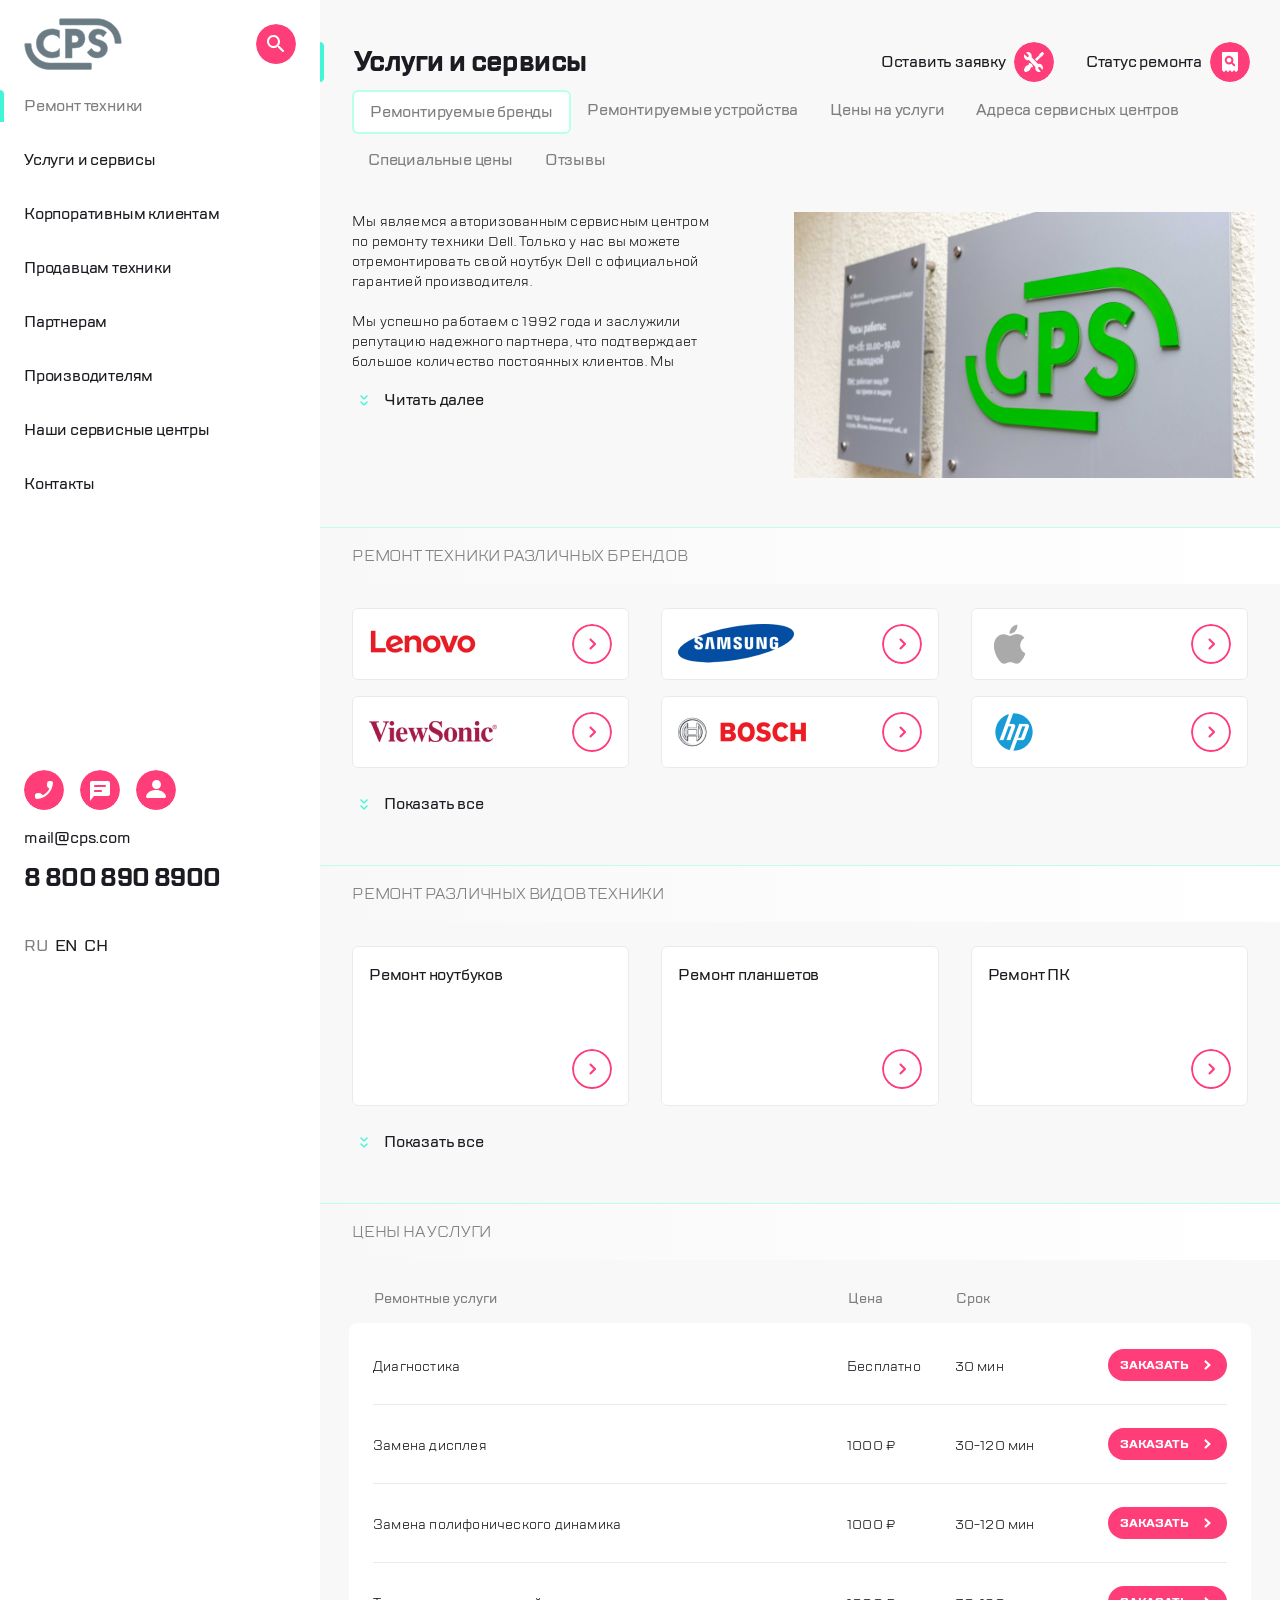
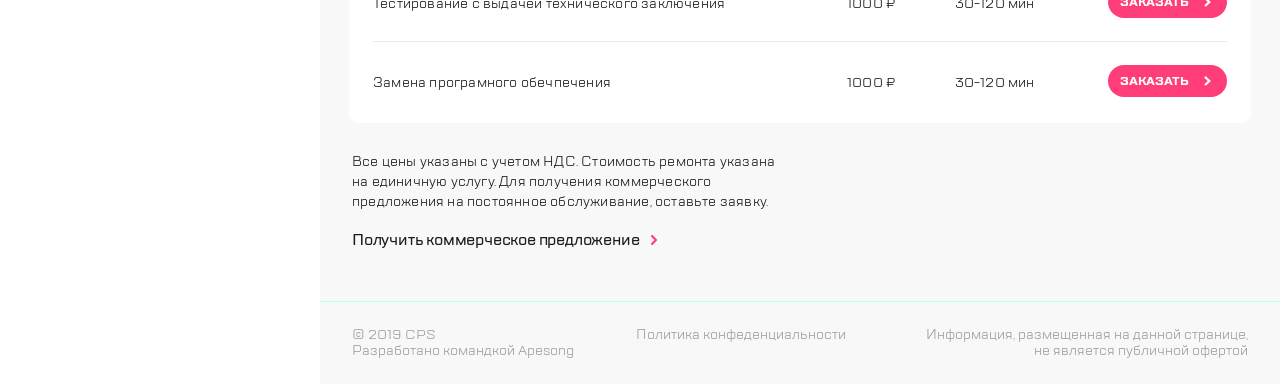
==== commit 92f340a0: "Updates" ====
--- a/index.html
+++ b/index.html
@@ -10,10 +10,10 @@
 <link href="style.css" rel="stylesheet"></head>
 <body>
   <div class="page">
-    <div class="modal modal--menu" data-button=".button--type--burger">
+    <div class="modal" data-button=".button--type--burger">
       <header class="menu">
         <header class="menu__header">
-          <button class="button button--type--close menu__button--type--close" type="button"></button>
+          <button class="button button--type--close menu__close" type="button"></button>
 
           <a href="" class="menu__logo logo">
             <svg class="logo__svg" width="98" height="52" viewBox="0 0 98 52" fill="none" xmlns="http://www.w3.org/2000/svg">
@@ -446,7 +446,7 @@
               </p>
 
               <a class="table__link" href="">
-                Получить коммерческое предложение
+                Получить<wbr> коммерческое<wbr> предложение
                 <button class="button button--type--line"></button>
               </a>
             </caption>
@@ -475,7 +475,7 @@
 
   <div class="modal" data-button=".button--type--chat">
     <form class="form" action="">
-      <button class="button button--type--close form__button--type--close" type="button"></button>
+      <button class="button button--type--close form__close" type="button"></button>
 
       <h2 class="form__caption">Обратная связь</h2>
 
@@ -489,13 +489,13 @@
         и соглашаетесь с нашей <a class="form__link" href="">политикой конфиденциальности</a>
       </p>
 
-      <button class="button button--type--submit form__button--type--submit" type="submit">
+      <button class="button button--type--submit form__submit" type="submit">
     </button></form>
   </div>
 
   <div class="modal" data-button=".button--type--call">
     <form class="form" action="">
-      <button class="button button--type--close form__button--type--close" type="button"></button>
+      <button class="button button--type--close form__close" type="button"></button>
 
       <h2 class="form__caption">Заказать звонок</h2>
 
@@ -506,7 +506,7 @@
         и соглашаетесь с нашей <a class="form__link" href="">политикой конфиденциальности</a>
       </p>
 
-      <button class="button button--type--submit form__button--type--submit" type="submit">
+      <button class="button button--type--submit form__submit" type="submit">
     </button></form>
   </div>
 
--- a/style.css
+++ b/style.css
@@ -664,6 +664,7 @@
       display: table;
       width: 100%; } }
   .table__caption {
+    display: block;
     caption-side: bottom;
     max-width: 500px;
     text-align: left;
@@ -1037,10 +1038,10 @@
   opacity: 0;
   transition: opacity 0.5s, visibility 0s 0.5s;
   background-color: rgba(255, 255, 255, 0.96); }
-  .modal--menu {
+  .modal[data-button=".button--type--burger"] {
     justify-content: flex-start; }
     @media (min-width: 1200px) {
-      .modal--menu {
+      .modal[data-button=".button--type--burger"] {
         position: static;
         visibility: visible;
         opacity: 1;
@@ -1068,11 +1069,11 @@
   box-shadow: -2px 0px 4px rgba(69, 79, 126, 0.02), 16px 0px 52px rgba(14, 24, 80, 0.2);
   transform: translateX(120%);
   transition: transform 0.5s; }
-  .form__button--type--close {
+  .form__close {
     margin-top: 24px;
     margin-left: 16px; }
     @media (min-width: 526px) {
-      .form__button--type--close {
+      .form__close {
         position: absolute;
         margin: 0;
         top: 32px;
@@ -1175,17 +1176,17 @@
     .form__link:hover {
       -webkit-text-decoration: solid 2px #FF3E79 underline;
               text-decoration: solid 2px #FF3E79 underline; }
-  .form__button--type--submit {
+  .form__submit {
     margin-left: 16px;
     margin-right: 16px;
     align-self: flex-end;
     margin-bottom: 40px; }
     @media (min-width: 768px) {
-      .form__button--type--submit {
+      .form__submit {
         margin-left: 24px;
         margin-right: 24px; } }
     @media (min-width: 1200px) {
-      .form__button--type--submit {
+      .form__submit {
         margin-left: 32px;
         margin-right: 32px; } }
 
@@ -1380,7 +1381,7 @@
     margin-bottom: 20px;
     justify-content: space-between; }
   @media (min-width: 1200px) {
-    .menu__button--type--close {
+    .menu__close {
       display: none; } }
   .menu__logo {
     margin-right: auto;
@@ -1492,3 +1493,5 @@
   max-height: 300px;
   transition: max-height 0.5s; }
 
+
+/*# sourceMappingURL=style.css.map*/
--- a/style.css
+++ b/style.css
@@ -664,6 +664,7 @@
       display: table;
       width: 100%; } }
   .table__caption {
+    display: block;
     caption-side: bottom;
     max-width: 500px;
     text-align: left;
@@ -1037,10 +1038,10 @@
   opacity: 0;
   transition: opacity 0.5s, visibility 0s 0.5s;
   background-color: rgba(255, 255, 255, 0.96); }
-  .modal--menu {
+  .modal[data-button=".button--type--burger"] {
     justify-content: flex-start; }
     @media (min-width: 1200px) {
-      .modal--menu {
+      .modal[data-button=".button--type--burger"] {
         position: static;
         visibility: visible;
         opacity: 1;
@@ -1068,11 +1069,11 @@
   box-shadow: -2px 0px 4px rgba(69, 79, 126, 0.02), 16px 0px 52px rgba(14, 24, 80, 0.2);
   transform: translateX(120%);
   transition: transform 0.5s; }
-  .form__button--type--close {
+  .form__close {
     margin-top: 24px;
     margin-left: 16px; }
     @media (min-width: 526px) {
-      .form__button--type--close {
+      .form__close {
         position: absolute;
         margin: 0;
         top: 32px;
@@ -1175,17 +1176,17 @@
     .form__link:hover {
       -webkit-text-decoration: solid 2px #FF3E79 underline;
               text-decoration: solid 2px #FF3E79 underline; }
-  .form__button--type--submit {
+  .form__submit {
     margin-left: 16px;
     margin-right: 16px;
     align-self: flex-end;
     margin-bottom: 40px; }
     @media (min-width: 768px) {
-      .form__button--type--submit {
+      .form__submit {
         margin-left: 24px;
         margin-right: 24px; } }
     @media (min-width: 1200px) {
-      .form__button--type--submit {
+      .form__submit {
         margin-left: 32px;
         margin-right: 32px; } }
 
@@ -1380,7 +1381,7 @@
     margin-bottom: 20px;
     justify-content: space-between; }
   @media (min-width: 1200px) {
-    .menu__button--type--close {
+    .menu__close {
       display: none; } }
   .menu__logo {
     margin-right: auto;
@@ -1492,3 +1493,5 @@
   max-height: 300px;
   transition: max-height 0.5s; }
 
+
+/*# sourceMappingURL=style.css.map*/
